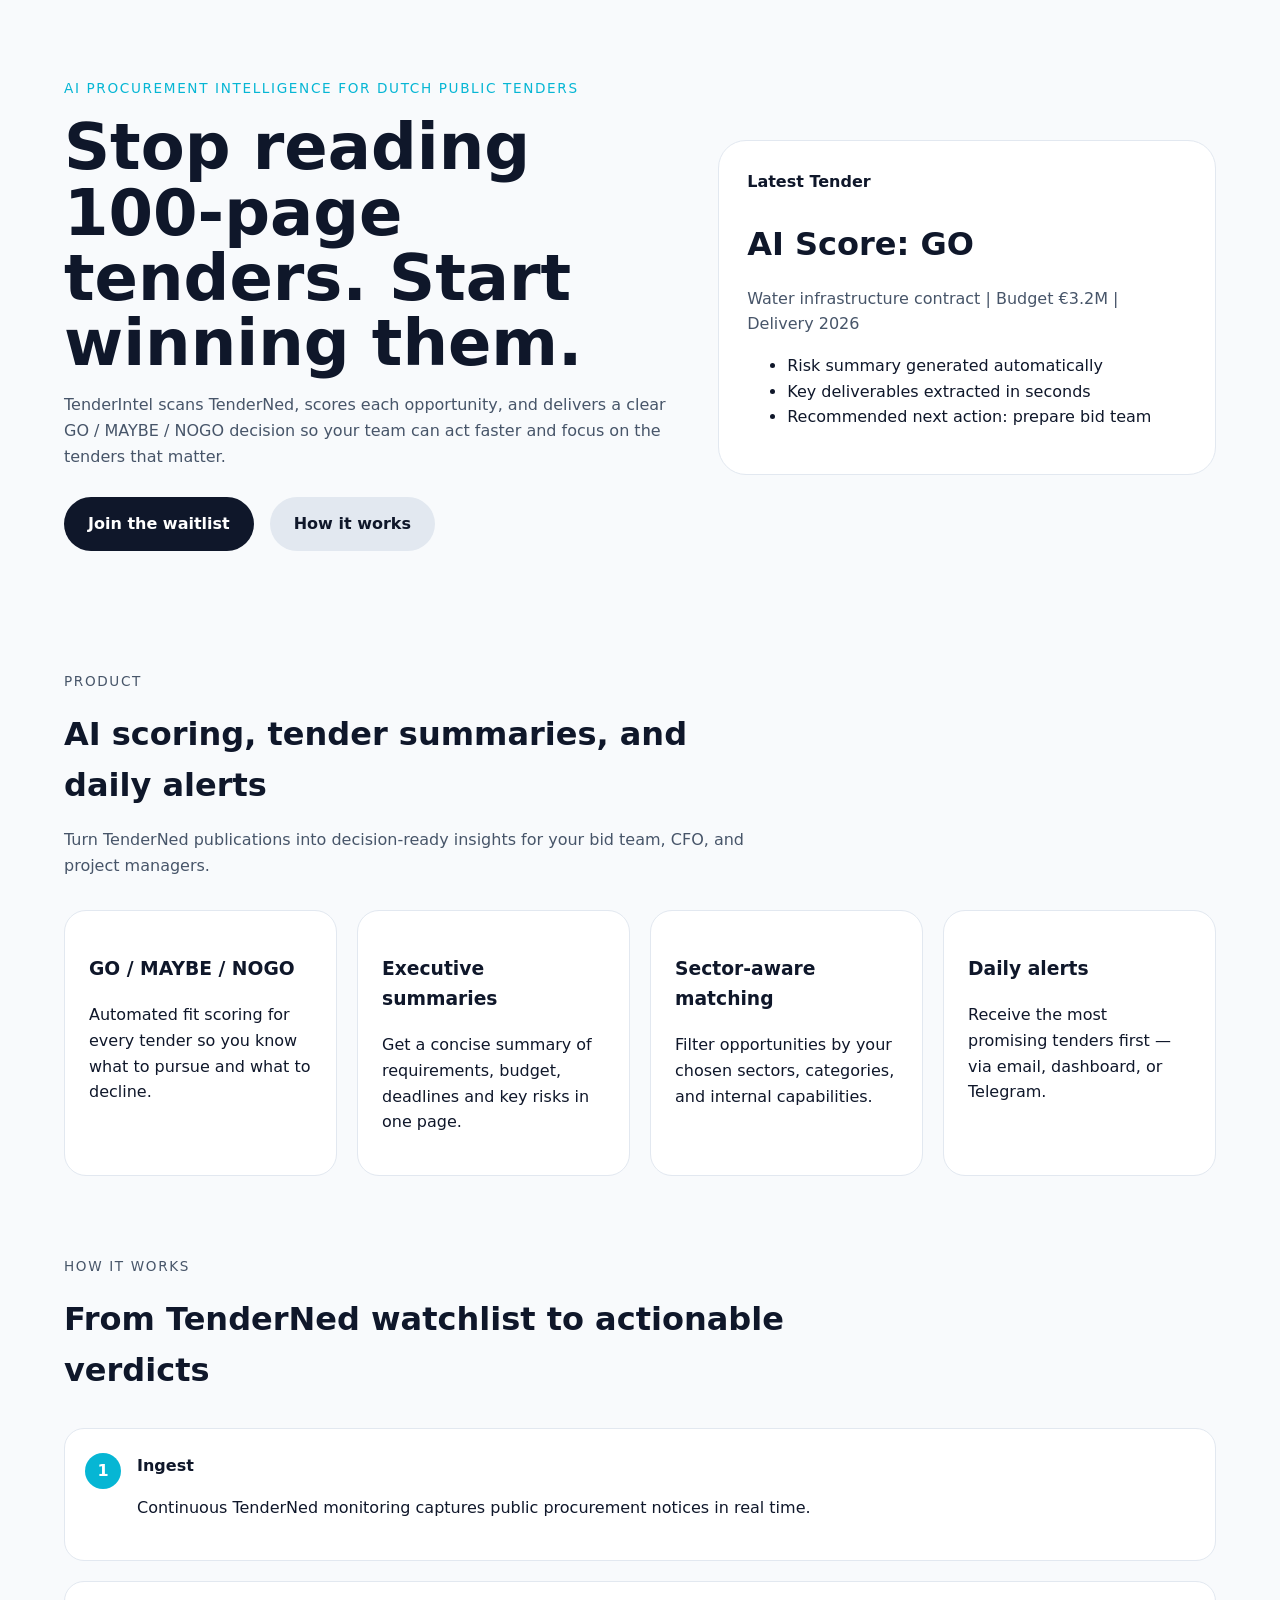
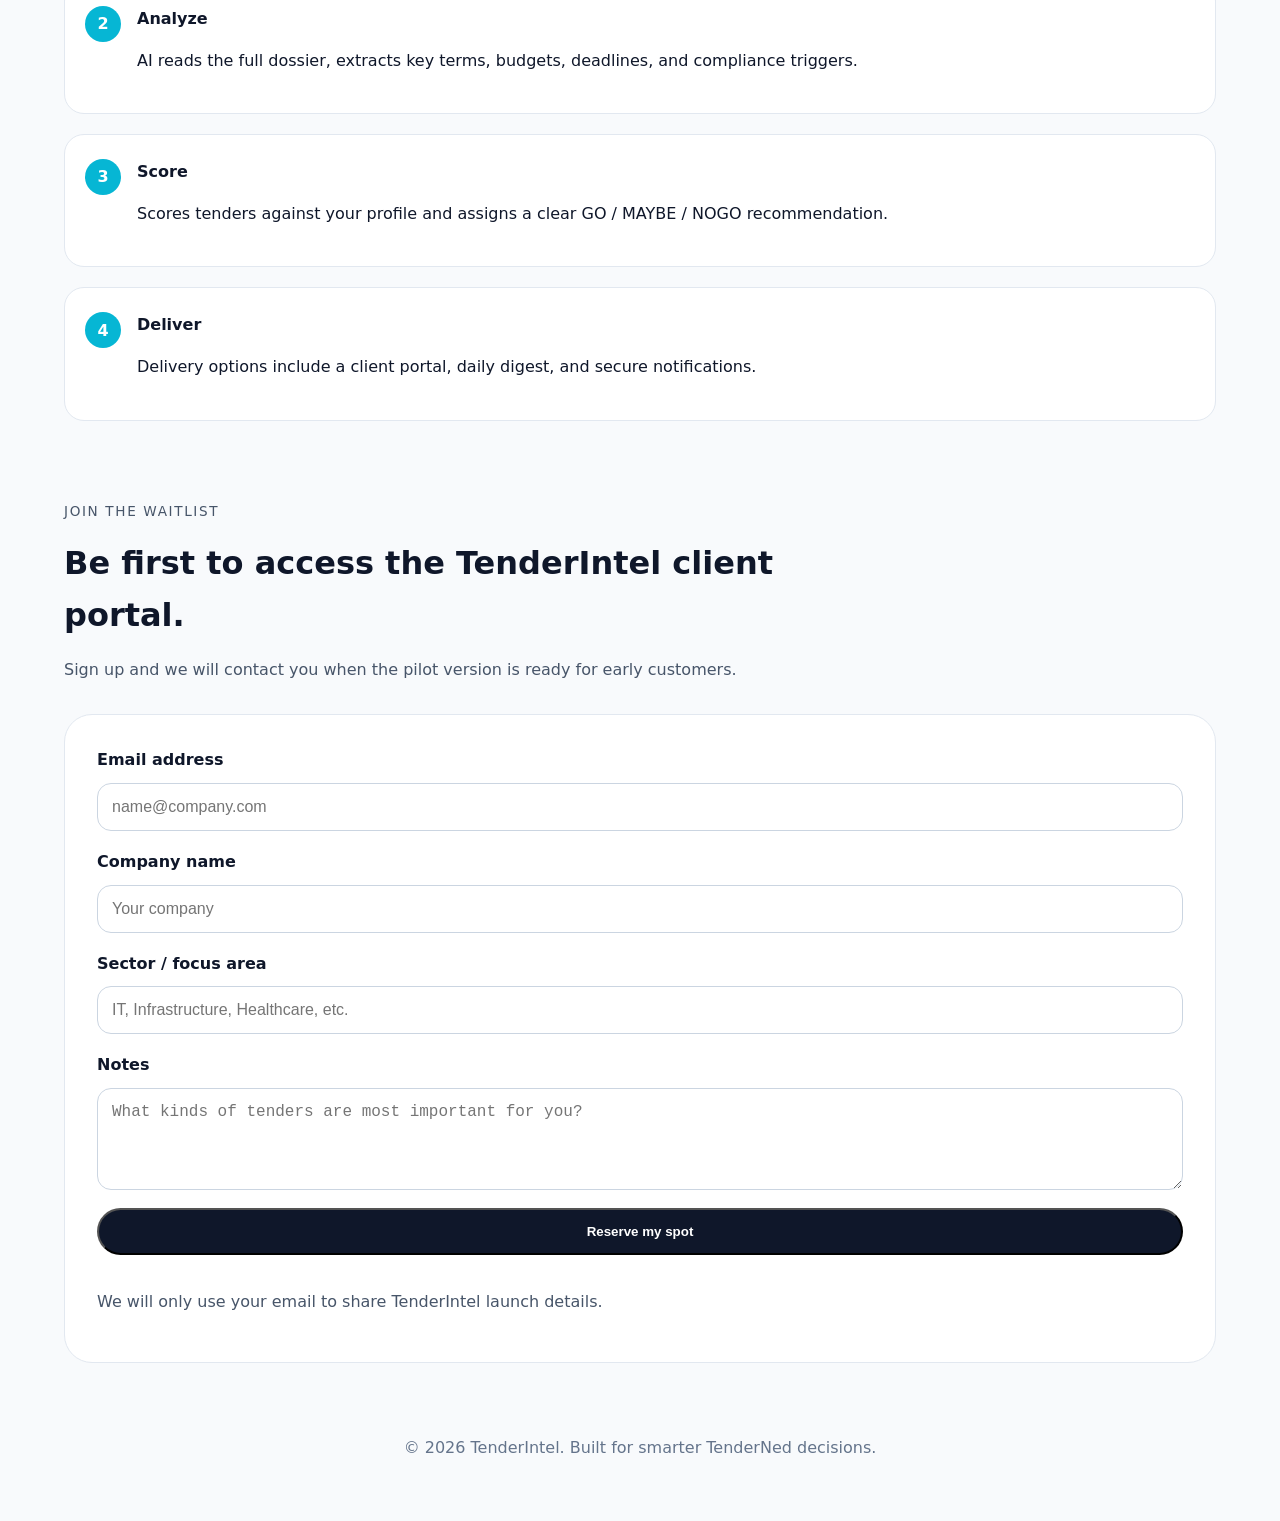
==== index.html @ 95f1df59 "Initial commit — TenderIntel landing page with Supabase waitlist" ====
<!DOCTYPE html>
<html lang="en">
  <head>
    <meta charset="UTF-8" />
    <meta name="viewport" content="width=device-width, initial-scale=1.0" />
    <title>TenderIntel | AI-Powered Tender Discovery</title>
    <link rel="stylesheet" href="styles.css" />
  </head>
  <body>
    <div class="page-shell">
      <header class="hero-section">
        <div class="hero-copy">
          <p class="eyebrow">AI procurement intelligence for Dutch public tenders</p>
          <h1>Stop reading 100-page tenders. Start winning them.</h1>
          <p class="subtitle">
            TenderIntel scans TenderNed, scores each opportunity, and delivers a clear GO / MAYBE / NOGO decision so your team can act faster and focus on the tenders that matter.
          </p>
          <div class="hero-actions">
            <a class="button primary" href="#waitlist">Join the waitlist</a>
            <a class="button secondary" href="#how-it-works">How it works</a>
          </div>
        </div>
        <div class="hero-panel">
          <div class="panel-card">
            <span class="panel-label">Latest Tender</span>
            <h2>AI Score: GO</h2>
            <p>Water infrastructure contract | Budget €3.2M | Delivery 2026</p>
            <ul>
              <li>Risk summary generated automatically</li>
              <li>Key deliverables extracted in seconds</li>
              <li>Recommended next action: prepare bid team</li>
            </ul>
          </div>
        </div>
      </header>

      <section class="features-section" id="features">
        <div class="section-header">
          <p class="eyebrow">Product</p>
          <h2>AI scoring, tender summaries, and daily alerts</h2>
          <p>Turn TenderNed publications into decision-ready insights for your bid team, CFO, and project managers.</p>
        </div>
        <div class="feature-grid">
          <article class="feature-card">
            <h3>GO / MAYBE / NOGO</h3>
            <p>Automated fit scoring for every tender so you know what to pursue and what to decline.</p>
          </article>
          <article class="feature-card">
            <h3>Executive summaries</h3>
            <p>Get a concise summary of requirements, budget, deadlines and key risks in one page.</p>
          </article>
          <article class="feature-card">
            <h3>Sector-aware matching</h3>
            <p>Filter opportunities by your chosen sectors, categories, and internal capabilities.</p>
          </article>
          <article class="feature-card">
            <h3>Daily alerts</h3>
            <p>Receive the most promising tenders first — via email, dashboard, or Telegram.</p>
          </article>
        </div>
      </section>

      <section class="process-section" id="how-it-works">
        <div class="section-header">
          <p class="eyebrow">How it works</p>
          <h2>From TenderNed watchlist to actionable verdicts</h2>
        </div>
        <ol class="process-list">
          <li>
            <strong>Ingest</strong>
            <p>Continuous TenderNed monitoring captures public procurement notices in real time.</p>
          </li>
          <li>
            <strong>Analyze</strong>
            <p>AI reads the full dossier, extracts key terms, budgets, deadlines, and compliance triggers.</p>
          </li>
          <li>
            <strong>Score</strong>
            <p>Scores tenders against your profile and assigns a clear GO / MAYBE / NOGO recommendation.</p>
          </li>
          <li>
            <strong>Deliver</strong>
            <p>Delivery options include a client portal, daily digest, and secure notifications.</p>
          </li>
        </ol>
      </section>

      <section class="waitlist-section" id="waitlist">
        <div class="section-header">
          <p class="eyebrow">Join the waitlist</p>
          <h2>Be first to access the TenderIntel client portal.</h2>
          <p>Sign up and we will contact you when the pilot version is ready for early customers.</p>
        </div>
        <div class="waitlist-card">
          <form id="waitlistForm" class="waitlist-form">
            <label>
              Email address
              <input type="email" name="email" placeholder="name@company.com" required />
            </label>
            <label>
              Company name
              <input type="text" name="company" placeholder="Your company" />
            </label>
            <label>
              Sector / focus area
              <input type="text" name="sector" placeholder="IT, Infrastructure, Healthcare, etc." />
            </label>
            <label>
              Notes
              <textarea name="notes" rows="4" placeholder="What kinds of tenders are most important for you?"></textarea>
            </label>
            <button type="submit" class="button primary">Reserve my spot</button>
            <p class="form-note">We will only use your email to share TenderIntel launch details.</p>
          </form>
        </div>
      </section>

      <footer class="footer">
        <p>© 2026 TenderIntel. Built for smarter TenderNed decisions.</p>
      </footer>
    </div>
    <script src="app.js"></script>
  </body>
</html>
---- styles.css ----
:root {
  color-scheme: light;
  font-family: Inter, system-ui, -apple-system, BlinkMacSystemFont, "Segoe UI", sans-serif;
  color: #0f172a;
  background: #f8fafc;
}
* {
  box-sizing: border-box;
}
body {
  margin: 0;
  line-height: 1.6;
  background: #f8fafc;
}
.page-shell {
  max-width: 1200px;
  margin: 0 auto;
  padding: 24px;
}
.hero-section {
  display: grid;
  grid-template-columns: 1.25fr 1fr;
  gap: 32px;
  align-items: center;
  padding: 40px 0;
}
.eyebrow {
  text-transform: uppercase;
  letter-spacing: 0.12em;
  font-size: 0.85rem;
  color: #06b6d4;
  margin-bottom: 16px;
}
h1 {
  font-size: clamp(2.5rem, 5vw, 4rem);
  margin: 0;
  line-height: 1.02;
}
.subtitle,
.panel-card p,
.section-header p,
.form-note {
  color: #475569;
}
.hero-actions {
  display: flex;
  flex-wrap: wrap;
  gap: 16px;
  margin-top: 28px;
}
.button {
  display: inline-flex;
  align-items: center;
  justify-content: center;
  border-radius: 999px;
  padding: 14px 24px;
  text-decoration: none;
  font-weight: 600;
}
.button.primary {
  background: #0f172a;
  color: #ffffff;
}
.button.secondary {
  background: #e2e8f0;
  color: #0f172a;
}
.hero-panel {
  display: flex;
  justify-content: flex-end;
}
.panel-card {
  background: #ffffff;
  border: 1px solid #e2e8f0;
  border-radius: 28px;
  padding: 28px;
  min-width: 320px;
}
.panel-label {
  display: inline-block;
  margin-bottom: 16px;
  color: #0f172a;
  font-weight: 700;
}
.features-section,
.process-section,
.waitlist-section {
  margin-top: 80px;
}
.section-header {
  max-width: 720px;
}
h2 {
  margin: 0.5rem 0 16px;
  font-size: 2rem;
}
.feature-grid {
  display: grid;
  gap: 20px;
  grid-template-columns: repeat(auto-fit, minmax(220px, 1fr));
  margin-top: 32px;
}
.feature-card {
  background: #ffffff;
  border: 1px solid #e2e8f0;
  border-radius: 22px;
  padding: 24px;
}
.process-list {
  list-style: none;
  counter-reset: step;
  padding: 0;
  margin: 32px 0 0;
  display: grid;
  gap: 20px;
}
.process-list li {
  position: relative;
  background: #ffffff;
  border: 1px solid #e2e8f0;
  border-radius: 20px;
  padding: 24px 24px 24px 72px;
}
.process-list li::before {
  counter-increment: step;
  content: counter(step);
  position: absolute;
  left: 20px;
  top: 24px;
  width: 36px;
  height: 36px;
  border-radius: 50%;
  background: #06b6d4;
  color: white;
  display: grid;
  place-items: center;
  font-weight: 700;
}
.waitlist-card {
  background: #ffffff;
  border: 1px solid #e2e8f0;
  border-radius: 28px;
  padding: 32px;
  margin-top: 32px;
}
.waitlist-form {
  display: grid;
  gap: 18px;
}
.waitlist-form label {
  display: grid;
  gap: 10px;
  font-weight: 600;
}
.waitlist-form input,
.waitlist-form textarea {
  border: 1px solid #cbd5e1;
  border-radius: 14px;
  padding: 14px;
  font-size: 1rem;
  width: 100%;
}
.footer {
  margin: 72px 0 32px;
  text-align: center;
  color: #64748b;
}
@media (max-width: 900px) {
  .hero-section {
    grid-template-columns: 1fr;
  }
  .hero-panel {
    justify-content: stretch;
  }
}
@media (max-width: 600px) {
  .page-shell {
    padding: 16px;
  }
  h1 {
    font-size: 2.5rem;
  }
}
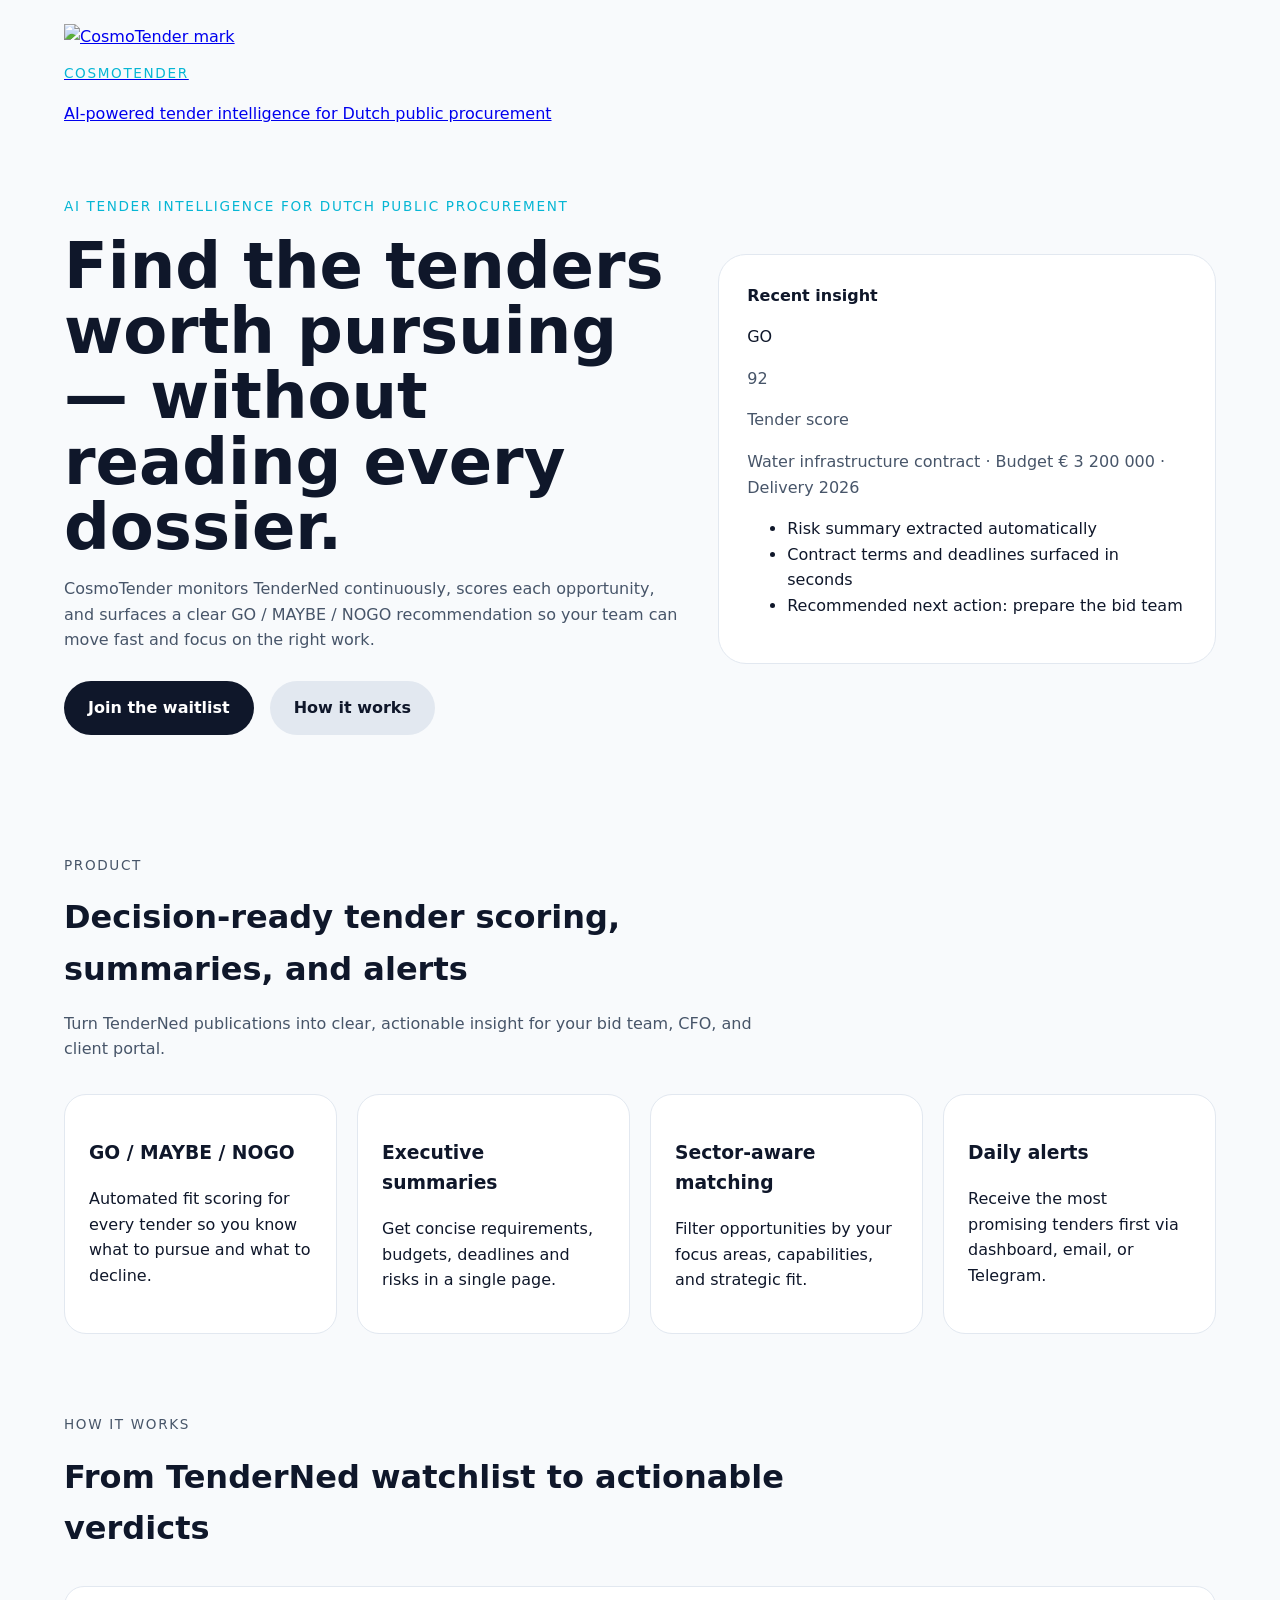
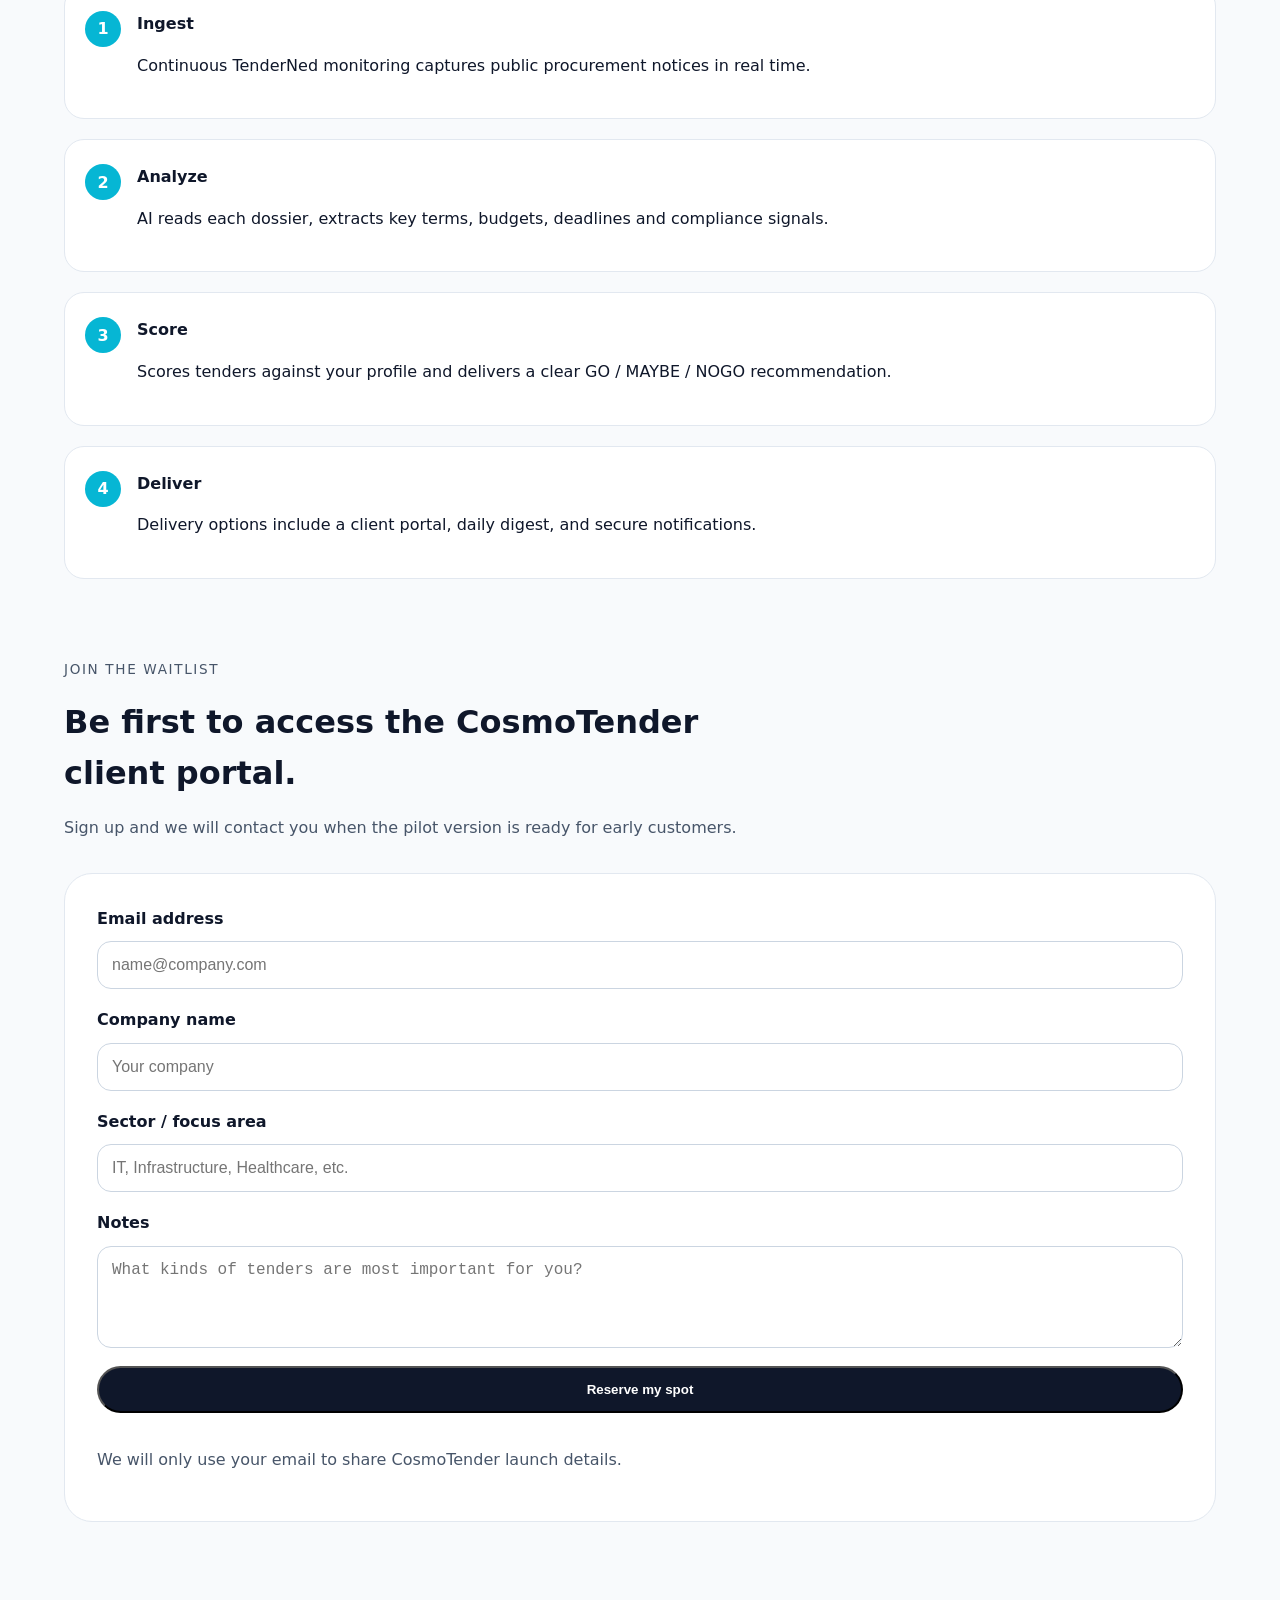
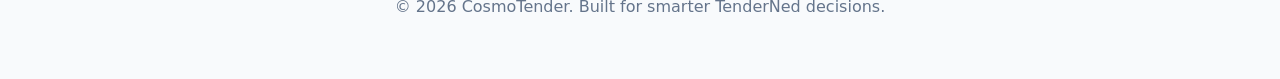
==== commit 8993b5b2: "Fix logo not rendering in navbar — switch to PNG, add explicit SVG MIME type - index.html: brand-ico" ====
--- a/index.html
+++ b/index.html
@@ -3,120 +3,142 @@
   <head>
     <meta charset="UTF-8" />
     <meta name="viewport" content="width=device-width, initial-scale=1.0" />
-    <title>TenderIntel | AI-Powered Tender Discovery</title>
+    <title>CosmoTender | AI-powered tender intelligence</title>
+    <meta name="description" content="CosmoTender monitors TenderNed and turns public tenders into decision-ready GO / MAYBE / NOGO signals for bid teams and clients." />
+    <link rel="stylesheet" href="colors_and_type.css" />
     <link rel="stylesheet" href="styles.css" />
+    <link rel="icon" type="image/svg+xml" href="assets/logo-icon.svg" />
   </head>
   <body>
     <div class="page-shell">
-      <header class="hero-section">
-        <div class="hero-copy">
-          <p class="eyebrow">AI procurement intelligence for Dutch public tenders</p>
-          <h1>Stop reading 100-page tenders. Start winning them.</h1>
-          <p class="subtitle">
-            TenderIntel scans TenderNed, scores each opportunity, and delivers a clear GO / MAYBE / NOGO decision so your team can act faster and focus on the tenders that matter.
-          </p>
-          <div class="hero-actions">
-            <a class="button primary" href="#waitlist">Join the waitlist</a>
-            <a class="button secondary" href="#how-it-works">How it works</a>
+      <header class="page-header">
+        <a class="brand" href="./">
+          <img class="brand-icon" src="assets/logo-icon.png" alt="CosmoTender mark" />
+          <div>
+            <p class="eyebrow brand-name">CosmoTender</p>
+            <p class="brand-line">AI-powered tender intelligence for Dutch public procurement</p>
           </div>
-        </div>
-        <div class="hero-panel">
-          <div class="panel-card">
-            <span class="panel-label">Latest Tender</span>
-            <h2>AI Score: GO</h2>
-            <p>Water infrastructure contract | Budget €3.2M | Delivery 2026</p>
-            <ul>
-              <li>Risk summary generated automatically</li>
-              <li>Key deliverables extracted in seconds</li>
-              <li>Recommended next action: prepare bid team</li>
-            </ul>
-          </div>
-        </div>
+        </a>
       </header>
 
-      <section class="features-section" id="features">
-        <div class="section-header">
-          <p class="eyebrow">Product</p>
-          <h2>AI scoring, tender summaries, and daily alerts</h2>
-          <p>Turn TenderNed publications into decision-ready insights for your bid team, CFO, and project managers.</p>
-        </div>
-        <div class="feature-grid">
-          <article class="feature-card">
-            <h3>GO / MAYBE / NOGO</h3>
-            <p>Automated fit scoring for every tender so you know what to pursue and what to decline.</p>
-          </article>
-          <article class="feature-card">
-            <h3>Executive summaries</h3>
-            <p>Get a concise summary of requirements, budget, deadlines and key risks in one page.</p>
-          </article>
-          <article class="feature-card">
-            <h3>Sector-aware matching</h3>
-            <p>Filter opportunities by your chosen sectors, categories, and internal capabilities.</p>
-          </article>
-          <article class="feature-card">
-            <h3>Daily alerts</h3>
-            <p>Receive the most promising tenders first — via email, dashboard, or Telegram.</p>
-          </article>
-        </div>
-      </section>
+      <main>
+        <section class="hero-section">
+          <div class="hero-copy">
+            <p class="eyebrow">AI tender intelligence for Dutch public procurement</p>
+            <h1>Find the tenders worth pursuing — without reading every dossier.</h1>
+            <p class="subtitle">
+              CosmoTender monitors TenderNed continuously, scores each opportunity, and surfaces a clear GO / MAYBE / NOGO recommendation so your team can move fast and focus on the right work.
+            </p>
+            <div class="hero-actions">
+              <a class="button primary" href="#waitlist">Join the waitlist</a>
+              <a class="button secondary" href="#how-it-works">How it works</a>
+            </div>
+          </div>
 
-      <section class="process-section" id="how-it-works">
-        <div class="section-header">
-          <p class="eyebrow">How it works</p>
-          <h2>From TenderNed watchlist to actionable verdicts</h2>
-        </div>
-        <ol class="process-list">
-          <li>
-            <strong>Ingest</strong>
-            <p>Continuous TenderNed monitoring captures public procurement notices in real time.</p>
-          </li>
-          <li>
-            <strong>Analyze</strong>
-            <p>AI reads the full dossier, extracts key terms, budgets, deadlines, and compliance triggers.</p>
-          </li>
-          <li>
-            <strong>Score</strong>
-            <p>Scores tenders against your profile and assigns a clear GO / MAYBE / NOGO recommendation.</p>
-          </li>
-          <li>
-            <strong>Deliver</strong>
-            <p>Delivery options include a client portal, daily digest, and secure notifications.</p>
-          </li>
-        </ol>
-      </section>
+          <div class="hero-panel">
+            <div class="panel-card">
+              <span class="panel-label">Recent insight</span>
+              <div class="panel-score-row">
+                <span class="pill pill-go">GO</span>
+                <div>
+                  <p class="panel-score">92</p>
+                  <p class="panel-score-label">Tender score</p>
+                </div>
+              </div>
+              <p class="panel-copy">Water infrastructure contract · Budget € 3 200 000 · Delivery 2026</p>
+              <ul class="panel-list">
+                <li>Risk summary extracted automatically</li>
+                <li>Contract terms and deadlines surfaced in seconds</li>
+                <li>Recommended next action: prepare the bid team</li>
+              </ul>
+            </div>
+          </div>
+        </section>
 
-      <section class="waitlist-section" id="waitlist">
-        <div class="section-header">
-          <p class="eyebrow">Join the waitlist</p>
-          <h2>Be first to access the TenderIntel client portal.</h2>
-          <p>Sign up and we will contact you when the pilot version is ready for early customers.</p>
-        </div>
-        <div class="waitlist-card">
-          <form id="waitlistForm" class="waitlist-form">
-            <label>
-              Email address
-              <input type="email" name="email" placeholder="name@company.com" required />
-            </label>
-            <label>
-              Company name
-              <input type="text" name="company" placeholder="Your company" />
-            </label>
-            <label>
-              Sector / focus area
-              <input type="text" name="sector" placeholder="IT, Infrastructure, Healthcare, etc." />
-            </label>
-            <label>
-              Notes
-              <textarea name="notes" rows="4" placeholder="What kinds of tenders are most important for you?"></textarea>
-            </label>
-            <button type="submit" class="button primary">Reserve my spot</button>
-            <p class="form-note">We will only use your email to share TenderIntel launch details.</p>
-          </form>
-        </div>
-      </section>
+        <section class="features-section" id="features">
+          <div class="section-header">
+            <p class="eyebrow">Product</p>
+            <h2>Decision-ready tender scoring, summaries, and alerts</h2>
+            <p>Turn TenderNed publications into clear, actionable insight for your bid team, CFO, and client portal.</p>
+          </div>
+          <div class="feature-grid">
+            <article class="feature-card">
+              <h3>GO / MAYBE / NOGO</h3>
+              <p>Automated fit scoring for every tender so you know what to pursue and what to decline.</p>
+            </article>
+            <article class="feature-card">
+              <h3>Executive summaries</h3>
+              <p>Get concise requirements, budgets, deadlines and risks in a single page.</p>
+            </article>
+            <article class="feature-card">
+              <h3>Sector-aware matching</h3>
+              <p>Filter opportunities by your focus areas, capabilities, and strategic fit.</p>
+            </article>
+            <article class="feature-card">
+              <h3>Daily alerts</h3>
+              <p>Receive the most promising tenders first via dashboard, email, or Telegram.</p>
+            </article>
+          </div>
+        </section>
+
+        <section class="process-section" id="how-it-works">
+          <div class="section-header">
+            <p class="eyebrow">How it works</p>
+            <h2>From TenderNed watchlist to actionable verdicts</h2>
+          </div>
+          <ol class="process-list">
+            <li>
+              <strong>Ingest</strong>
+              <p>Continuous TenderNed monitoring captures public procurement notices in real time.</p>
+            </li>
+            <li>
+              <strong>Analyze</strong>
+              <p>AI reads each dossier, extracts key terms, budgets, deadlines and compliance signals.</p>
+            </li>
+            <li>
+              <strong>Score</strong>
+              <p>Scores tenders against your profile and delivers a clear GO / MAYBE / NOGO recommendation.</p>
+            </li>
+            <li>
+              <strong>Deliver</strong>
+              <p>Delivery options include a client portal, daily digest, and secure notifications.</p>
+            </li>
+          </ol>
+        </section>
+
+        <section class="waitlist-section" id="waitlist">
+          <div class="section-header">
+            <p class="eyebrow">Join the waitlist</p>
+            <h2>Be first to access the CosmoTender client portal.</h2>
+            <p>Sign up and we will contact you when the pilot version is ready for early customers.</p>
+          </div>
+          <div class="waitlist-card">
+            <form id="waitlistForm" class="waitlist-form">
+              <label>
+                Email address
+                <input type="email" name="email" placeholder="name@company.com" required />
+              </label>
+              <label>
+                Company name
+                <input type="text" name="company" placeholder="Your company" />
+              </label>
+              <label>
+                Sector / focus area
+                <input type="text" name="sector" placeholder="IT, Infrastructure, Healthcare, etc." />
+              </label>
+              <label>
+                Notes
+                <textarea name="notes" rows="4" placeholder="What kinds of tenders are most important for you?"></textarea>
+              </label>
+              <button type="submit" class="button primary">Reserve my spot</button>
+              <p class="form-note">We will only use your email to share CosmoTender launch details.</p>
+            </form>
+          </div>
+        </section>
+      </main>
 
       <footer class="footer">
-        <p>© 2026 TenderIntel. Built for smarter TenderNed decisions.</p>
+        <p>© 2026 CosmoTender. Built for smarter TenderNed decisions.</p>
       </footer>
     </div>
     <script src="app.js"></script>
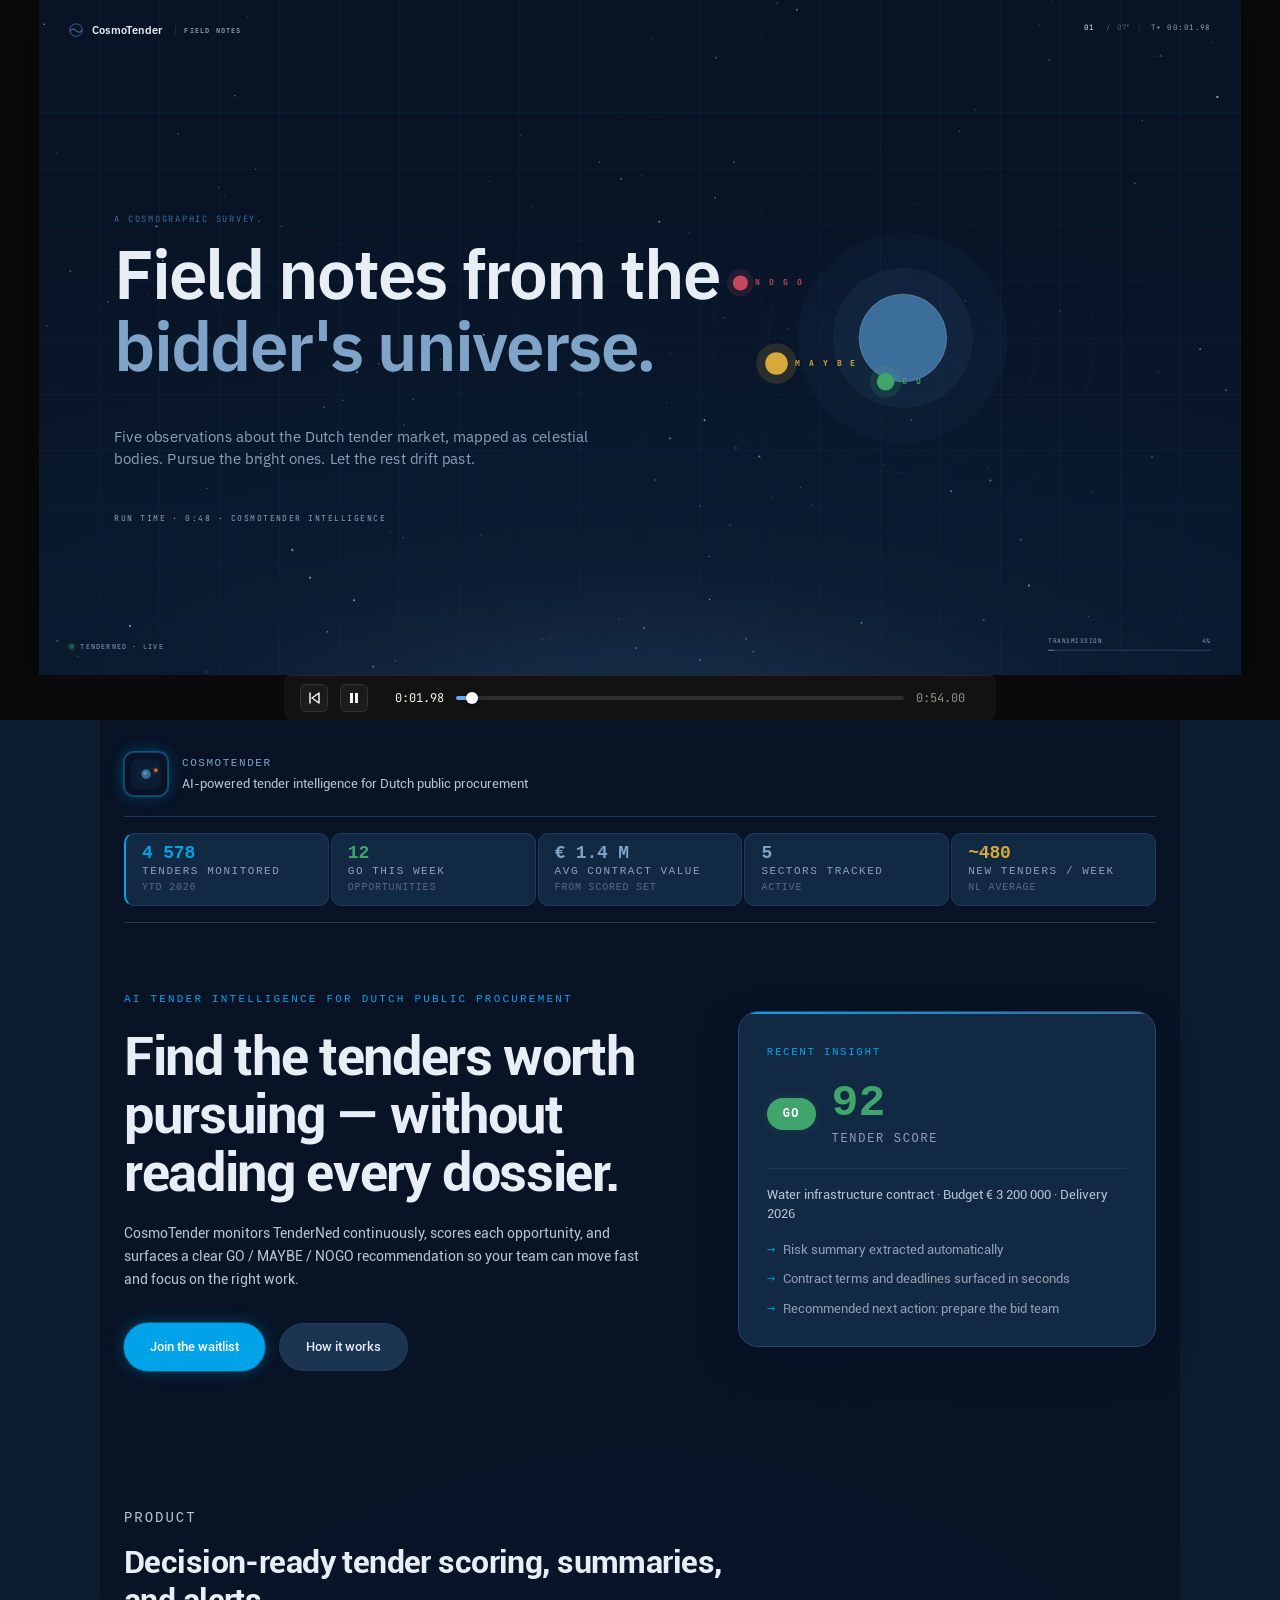
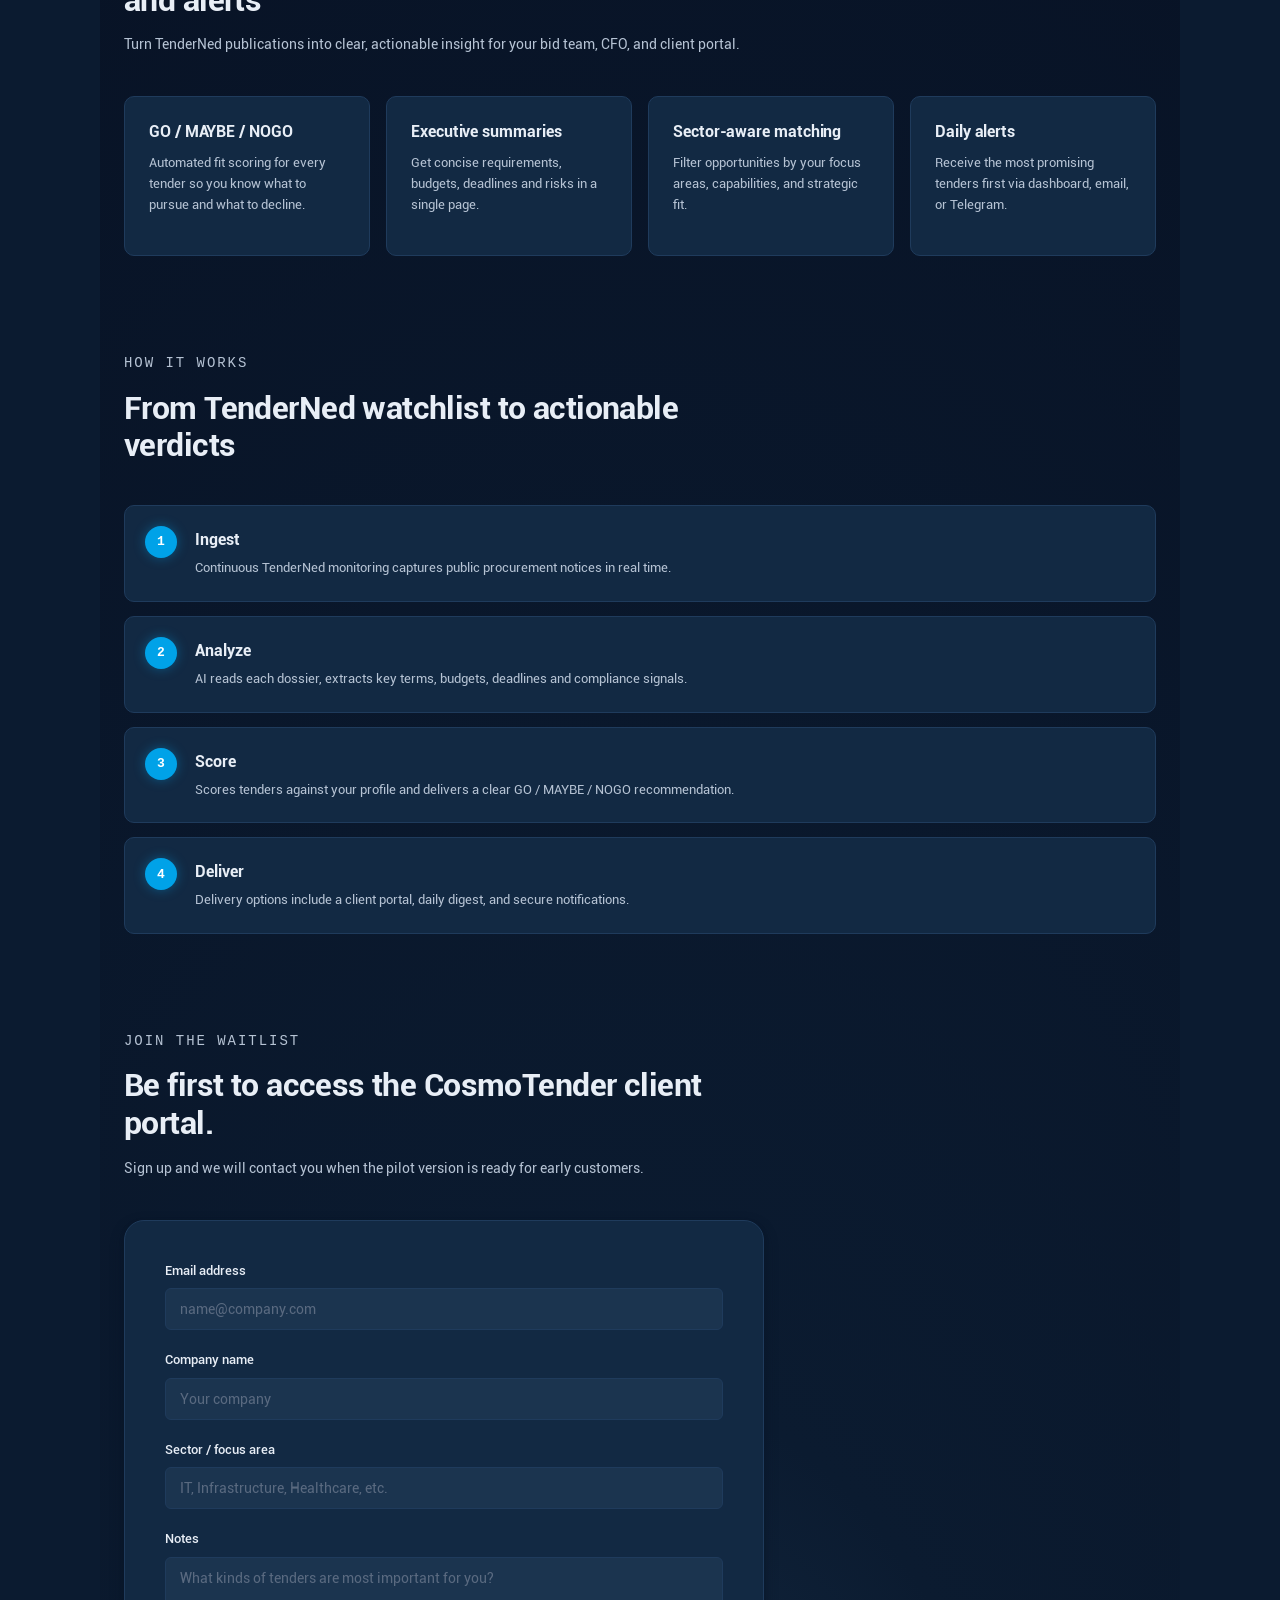
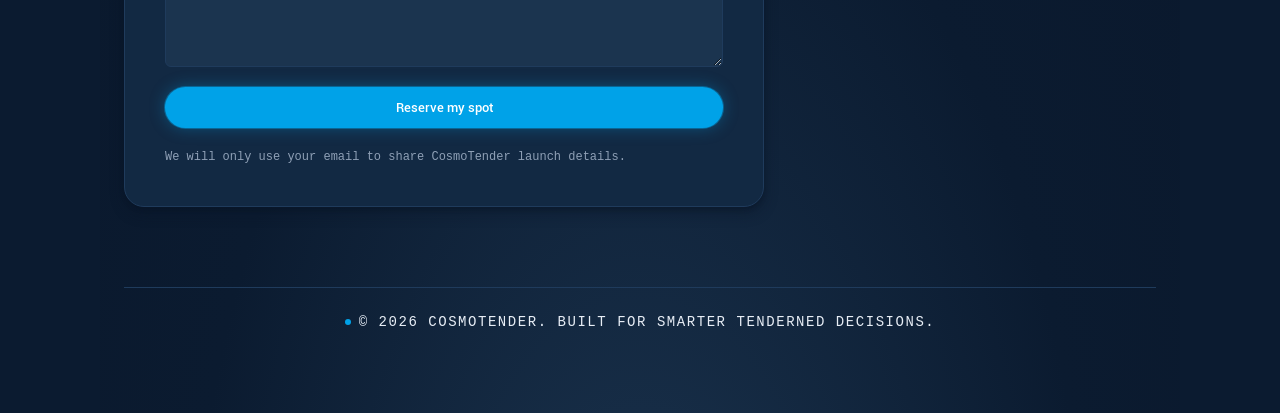
==== commit 156f1637: "Add Cosmic animation banner, live stats bar, and facts.json template - index.html: full-bleed animat" ====
--- a/index.html
+++ b/index.html
@@ -10,6 +10,16 @@
     <link rel="icon" type="image/svg+xml" href="assets/logo-icon.svg" />
   </head>
   <body>
+    <div class="animation-banner">
+      <iframe
+        class="animation-frame"
+        src="Cosmic%20scale%20animation/Cosmic%20Tender%20Facts%20%28standalone%29.html"
+        title="CosmoTender — Field notes from the bidder's universe"
+        loading="lazy"
+        allowfullscreen
+      ></iframe>
+    </div>
+
     <div class="page-shell">
       <header class="page-header">
         <a class="brand" href="./">
@@ -20,6 +30,8 @@
           </div>
         </a>
       </header>
+
+      <div class="live-stats-bar" id="liveStatsBar" aria-label="Live intelligence"></div>
 
       <main>
         <section class="hero-section">
--- a/colors_and_type.css
+++ b/colors_and_type.css
@@ -0,0 +1,357 @@
+/* =========================================================================
+   CosmoTender — Foundations
+   Dark-first cosmic palette. Two themes share the same semantic vars:
+
+     :root           → cosmic dark (default; cockpit, brand, marketing)
+     .theme-light    → calmer light (portal — opt-in)
+
+   Decision triad (GO / MAYBE / NOGO) stays sacred in both themes,
+   tinted brighter on dark, deeper on light.
+
+   Type: Roboto (uploaded brand font, served from /fonts) for sans;
+   JetBrains Mono via Google Fonts for mono labels and data.
+   ========================================================================= */
+
+/* ---------- Roboto (brand sans) ---------- */
+@font-face { font-family: "Roboto"; font-style: normal; font-weight: 100;
+  src: url("fonts/Roboto-Thin.ttf") format("truetype"); font-display: swap; }
+@font-face { font-family: "Roboto"; font-style: italic; font-weight: 100;
+  src: url("fonts/Roboto-ThinItalic.ttf") format("truetype"); font-display: swap; }
+@font-face { font-family: "Roboto"; font-style: normal; font-weight: 300;
+  src: url("fonts/Roboto-Light.ttf") format("truetype"); font-display: swap; }
+@font-face { font-family: "Roboto"; font-style: italic; font-weight: 300;
+  src: url("fonts/Roboto-LightItalic.ttf") format("truetype"); font-display: swap; }
+@font-face { font-family: "Roboto"; font-style: normal; font-weight: 400;
+  src: url("fonts/Roboto-Regular.ttf") format("truetype"); font-display: swap; }
+@font-face { font-family: "Roboto"; font-style: italic; font-weight: 400;
+  src: url("fonts/Roboto-Italic.ttf") format("truetype"); font-display: swap; }
+@font-face { font-family: "Roboto"; font-style: normal; font-weight: 500;
+  src: url("fonts/Roboto-Medium.ttf") format("truetype"); font-display: swap; }
+@font-face { font-family: "Roboto"; font-style: italic; font-weight: 500;
+  src: url("fonts/Roboto-MediumItalic.ttf") format("truetype"); font-display: swap; }
+@font-face { font-family: "Roboto"; font-style: normal; font-weight: 700;
+  src: url("fonts/Roboto-Bold.ttf") format("truetype"); font-display: swap; }
+@font-face { font-family: "Roboto"; font-style: italic; font-weight: 700;
+  src: url("fonts/Roboto-BoldItalic.ttf") format("truetype"); font-display: swap; }
+@font-face { font-family: "Roboto"; font-style: normal; font-weight: 900;
+  src: url("fonts/Roboto-Black.ttf") format("truetype"); font-display: swap; }
+@font-face { font-family: "Roboto"; font-style: italic; font-weight: 900;
+  src: url("fonts/Roboto-BlackItalic.ttf") format("truetype"); font-display: swap; }
+
+/* Roboto Condensed — narrower variant for the cockpit's dense table headers,
+   wide-tracked mission-control labels, and any moment that wants the
+   "engineering / mission-control" feel beyond what regular Roboto gives. */
+@font-face { font-family: "Roboto Condensed"; font-style: normal; font-weight: 400;
+  src: url("fonts/Roboto-Condensed.ttf") format("truetype"); font-display: swap; }
+@font-face { font-family: "Roboto Condensed"; font-style: italic; font-weight: 400;
+  src: url("fonts/Roboto-CondensedItalic.ttf") format("truetype"); font-display: swap; }
+@font-face { font-family: "Roboto Condensed"; font-style: normal; font-weight: 700;
+  src: url("fonts/Roboto-BoldCondensed.ttf") format("truetype"); font-display: swap; }
+@font-face { font-family: "Roboto Condensed"; font-style: italic; font-weight: 700;
+  src: url("fonts/Roboto-BoldCondensedItalic.ttf") format("truetype"); font-display: swap; }
+
+/* JetBrains Mono — kept via Google Fonts (no brand-supplied file) */
+@import url("https://fonts.googleapis.com/css2?family=JetBrains+Mono:wght@400;500;700&display=swap");
+
+/* =========================================================================
+   :root  —  DARK / COSMIC (default)
+   ========================================================================= */
+:root {
+  /* ---------- Brand ---------------------------------------------------- */
+  --ct-ocean:        #3C6E9C;   /* legacy ocean — orbit rings, secondary */
+  --ct-ocean-ink:    #2A5379;
+  --ct-ocean-soft:   #7FA4C7;   /* light ocean — text accents on dark */
+  --ct-ocean-glow:   #DCE7F4;   /* near-white blue — headline accents */
+
+  --ct-beacon:       #00A2E8;   /* mascot visor blue — interactive / focus */
+  --ct-beacon-ink:   #0084BE;
+  --ct-beacon-glow:  #7FD0F3;
+
+  --ct-astro:        #FF7F00;   /* mascot orange — warmth, alerts, CTAs */
+  --ct-astro-ink:    #D96900;
+  --ct-astro-glow:   #FFB463;
+
+  /* ---------- Cosmic surfaces (dark stack) ----------------------------- */
+  --ct-void:         #081326;   /* deepest — sidebar, modals backdrop */
+  --ct-space:        #0B1B30;   /* page background */
+  --ct-nebula:       #122943;   /* panels, cards */
+  --ct-drift:        #1B344F;   /* row hover, raised elements */
+  --ct-horizon:      #1F3B5C;   /* 1px borders on dark */
+  --ct-horizon-2:    #2C4768;   /* emphasized borders */
+
+  /* ---------- Light surfaces (for .theme-light cascade) ---------------- */
+  --ct-starlight:    #F4F6FA;
+  --ct-paper:        #FFFFFF;
+  --ct-mist:         #EBEFF4;
+  --ct-rule:         #D6DDE5;
+  --ct-rule-2:       #BFC8D2;
+
+  /* ---------- Text on dark --------------------------------------------- */
+  --ct-star:         #E8EEF6;   /* primary text on dark */
+  --ct-cloud:        #B6C3D4;   /* secondary text */
+  --ct-asteroid:     #8FA0B6;   /* dim / mono labels */
+  --ct-comet:        #5A6A80;   /* placeholder / muted */
+
+  /* ---------- Text on light (light-mode reference) --------------------- */
+  --ct-ink:          #0F1A2A;
+  --ct-slate:        #38465A;
+  --ct-slate-dim:    #5E6B7C;
+  --ct-slate-mute:   #94A0AE;
+
+  /* ---------- Decision triad — sacred ---------------------------------- */
+  --ct-go:           #3FA56D;   /* slightly brighter on dark */
+  --ct-go-ink:       #1F7A4D;
+  --ct-go-soft:      rgba(63,165,109,.18);
+  --ct-maybe:        #D5A93A;
+  --ct-maybe-ink:    #8A6D1F;
+  --ct-maybe-soft:   rgba(213,169,58,.18);
+  --ct-nogo:         #C24A5C;
+  --ct-nogo-ink:     #A02234;
+  --ct-nogo-soft:    rgba(194,74,92,.18);
+
+  /* ---------- Semantic role tokens (use these in components) ----------- */
+  --bg:              var(--ct-space);
+  --bg-page-grad:    radial-gradient(120% 90% at 50% 110%, var(--ct-drift) 0%, var(--ct-space) 35%, var(--ct-void) 100%);
+  --bg-panel:        var(--ct-nebula);
+  --bg-raised:       var(--ct-drift);
+  --bg-mist:         var(--ct-drift);
+  --bg-hover:        var(--ct-horizon);
+  --bg-selected:     rgba(0,162,232,.10);
+  --bg-deep:         var(--ct-void);
+  --bg-deep-hover:   var(--ct-nebula);
+
+  --border:          var(--ct-horizon);
+  --border-strong:   var(--ct-horizon-2);
+  --border-on-deep:  var(--ct-horizon);
+
+  --text:            var(--ct-star);
+  --text-mid:        var(--ct-cloud);
+  --text-dim:        var(--ct-asteroid);
+  --text-mute:       var(--ct-comet);
+  --text-on-accent:  #FFFFFF;
+  --text-on-deep:    var(--ct-star);
+  --text-on-deep-dim:var(--ct-asteroid);
+
+  --accent:          var(--ct-beacon);
+  --accent-ink:      var(--ct-beacon-ink);
+  --accent-soft:     rgba(0,162,232,.14);
+
+  --warm:            var(--ct-astro);
+  --warm-ink:        var(--ct-astro-ink);
+  --warm-soft:       rgba(255,127,0,.16);
+
+  --go:              var(--ct-go);
+  --go-soft:         var(--ct-go-soft);
+  --maybe:           var(--ct-maybe);
+  --maybe-soft:      var(--ct-maybe-soft);
+  --nogo:            var(--ct-nogo);
+  --nogo-soft:       var(--ct-nogo-soft);
+
+  /* ---------- Type ----------------------------------------------------- */
+  --font-sans:      "Roboto", ui-sans-serif, system-ui, -apple-system, "Segoe UI", Helvetica, Arial, sans-serif;
+  --font-condensed: "Roboto Condensed", "Roboto", ui-sans-serif, system-ui, sans-serif;
+  --font-mono:      "JetBrains Mono", ui-monospace, "SFMono-Regular", Menlo, Consolas, monospace;
+
+  --fs-display: 96px;   --lh-display: 1.04;   --tr-display: -0.025em;
+  --fs-hero:    56px;   --lh-hero:    1.08;   --tr-hero:    -0.022em;
+  --fs-h1:      32px;   --lh-h1:      1.18;   --tr-h1:      -0.018em;
+  --fs-h2:      22px;   --lh-h2:      1.28;   --tr-h2:      -0.012em;
+  --fs-h3:      16px;   --lh-h3:      1.35;   --tr-h3:      -0.005em;
+  --fs-body:    14px;   --lh-body:    1.5;
+  --fs-sm:      13px;   --lh-sm:      1.45;
+  --fs-xs:      12px;   --lh-xs:      1.4;
+  --fs-label:   11px;   --lh-label:   1.2;
+  --fs-data:    13px;   --lh-data:    1.4;
+
+  --tr-label:    0.14em;   /* wide-tracked mono labels — mission-control */
+  --tr-eyebrow:  0.20em;   /* extra-wide for "FACT 01 · TITLE" eyebrows */
+
+  /* Spacing 4-point */
+  --sp-0: 0;   --sp-1: 2px;  --sp-2: 4px;  --sp-3: 8px;  --sp-4: 12px;
+  --sp-5: 16px;--sp-6: 20px; --sp-7: 24px; --sp-8: 32px; --sp-9: 40px;
+  --sp-10:56px;--sp-11:72px; --sp-12:96px;
+
+  /* Radii — architectural */
+  --r-xs: 2px; --r-sm: 4px; --r-md: 6px; --r-lg: 10px; --r-pill: 999px;
+
+  /* Elevation — cool-tinted; on dark, shadows mostly disappear so we use
+     glow rings instead for raised surfaces */
+  --shadow-1: 0 1px 0 rgba(8,19,38,.4), 0 2px 6px rgba(8,19,38,.35);
+  --shadow-2: 0 6px 14px rgba(8,19,38,.45), 0 2px 4px rgba(8,19,38,.4);
+  --shadow-3: 0 16px 32px rgba(8,19,38,.55), 0 8px 16px rgba(8,19,38,.5);
+  --shadow-focus: 0 0 0 3px rgba(0,162,232,.4);
+  --glow-beacon:  0 0 0 1px rgba(0,162,232,.4), 0 0 16px rgba(0,162,232,.35);
+  --glow-astro:   0 0 0 1px rgba(255,127,0,.45), 0 0 16px rgba(255,127,0,.35);
+  --shadow-inset: inset 0 1px 0 rgba(0,0,0,.2);
+
+  --ease:     cubic-bezier(.2, .7, .2, 1);
+  --ease-out: cubic-bezier(.16, 1, .3, 1);
+  --dur-1: 120ms; --dur-2: 200ms; --dur-3: 320ms;
+}
+
+/* =========================================================================
+   .theme-light  —  for the client portal and any quieter editorial surface
+   ========================================================================= */
+.theme-light {
+  --bg:              var(--ct-starlight);
+  --bg-page-grad:    var(--ct-starlight);
+  --bg-panel:        var(--ct-paper);
+  --bg-raised:       var(--ct-paper);
+  --bg-mist:         var(--ct-mist);
+  --bg-hover:        var(--ct-mist);
+  --bg-selected:     rgba(60,110,156,.10);
+  --bg-deep:         var(--ct-void);          /* dark surface still navy */
+  --bg-deep-hover:   var(--ct-nebula);
+
+  --border:          var(--ct-rule);
+  --border-strong:   var(--ct-rule-2);
+  --border-on-deep:  var(--ct-horizon);
+
+  --text:            var(--ct-ink);
+  --text-mid:        var(--ct-slate);
+  --text-dim:        var(--ct-slate-dim);
+  --text-mute:       var(--ct-slate-mute);
+
+  --accent:          var(--ct-ocean);
+  --accent-ink:      var(--ct-ocean-ink);
+  --accent-soft:     rgba(60,110,156,.14);
+
+  --warm:            var(--ct-astro-ink);     /* deeper orange for AA on light */
+  --warm-ink:        #B85700;
+  --warm-soft:       rgba(255,127,0,.10);
+
+  --go-soft:         rgba(31,122,77,.12);
+  --maybe-soft:      rgba(138,109,31,.14);
+  --nogo-soft:       rgba(160,34,52,.10);
+
+  --shadow-1: 0 1px 0 rgba(15,26,42,.04), 0 1px 2px rgba(15,26,42,.05);
+  --shadow-2: 0 2px 4px rgba(15,26,42,.06), 0 6px 14px rgba(15,26,42,.08);
+  --shadow-3: 0 8px 16px rgba(15,26,42,.08), 0 20px 40px rgba(15,26,42,.12);
+}
+
+/* =========================================================================
+   Base
+   ========================================================================= */
+html { color-scheme: dark light; }
+body {
+  font-family: var(--font-sans);
+  font-size: var(--fs-body);
+  line-height: var(--lh-body);
+  color: var(--text);
+  background: var(--bg);
+  -webkit-font-smoothing: antialiased;
+  text-rendering: optimizeLegibility;
+}
+
+/* Semantic type styles */
+.ct-display, h1.display {
+  font-family: var(--font-sans);
+  font-size: var(--fs-display); line-height: var(--lh-display);
+  letter-spacing: var(--tr-display);
+  font-weight: 600; color: var(--text);
+}
+.ct-hero {
+  font-family: var(--font-sans);
+  font-size: var(--fs-hero); line-height: var(--lh-hero);
+  letter-spacing: var(--tr-hero);
+  font-weight: 600; color: var(--text);
+}
+.ct-h1, h1 {
+  font-family: var(--font-sans);
+  font-size: var(--fs-h1); line-height: var(--lh-h1);
+  letter-spacing: var(--tr-h1);
+  font-weight: 600; color: var(--text);
+}
+.ct-h2, h2 {
+  font-family: var(--font-sans);
+  font-size: var(--fs-h2); line-height: var(--lh-h2);
+  letter-spacing: var(--tr-h2);
+  font-weight: 600; color: var(--text);
+}
+.ct-h3, h3 {
+  font-family: var(--font-sans);
+  font-size: var(--fs-h3); line-height: var(--lh-h3);
+  letter-spacing: var(--tr-h3);
+  font-weight: 600; color: var(--text);
+}
+.ct-body, p { font-size: var(--fs-body); line-height: var(--lh-body); color: var(--text); }
+.ct-sm     { font-size: var(--fs-sm);   line-height: var(--lh-sm);   color: var(--text-mid); }
+.ct-xs     { font-size: var(--fs-xs);   line-height: var(--lh-xs);   color: var(--text-dim); }
+
+.ct-mono, code, kbd, samp {
+  font-family: var(--font-mono);
+  font-feature-settings: "tnum" 1, "zero" 1;
+}
+/* "FACT 01 · TITLE" eyebrow — extra-wide tracking */
+.ct-eyebrow {
+  font-family: var(--font-mono);
+  font-size: var(--fs-label); line-height: var(--lh-label);
+  text-transform: uppercase; letter-spacing: var(--tr-eyebrow);
+  font-weight: 500; color: var(--text-dim);
+}
+/* Mission-control label — wider than default mono caps */
+.ct-label {
+  font-family: var(--font-mono);
+  font-size: var(--fs-label); line-height: var(--lh-label);
+  text-transform: uppercase; letter-spacing: var(--tr-label);
+  font-weight: 500; color: var(--text-dim);
+}
+.ct-data {
+  font-family: var(--font-mono);
+  font-size: var(--fs-data); line-height: var(--lh-data);
+  font-variant-numeric: tabular-nums;
+  color: var(--text);
+}
+.ct-id {
+  font-family: var(--font-mono);
+  font-size: var(--fs-xs);
+  color: var(--text-mid);
+  letter-spacing: 0.01em;
+}
+
+/* Italic-emphasis is part of the voice (sparingly) */
+em { font-style: italic; color: var(--ct-ocean-soft); }
+
+a { color: var(--accent); text-decoration: none; }
+a:hover { color: var(--accent-ink); text-decoration: underline; }
+
+:where(button, a, input, select, textarea, [role="button"], [tabindex]):focus-visible {
+  outline: none;
+  box-shadow: var(--shadow-focus);
+  border-radius: var(--r-sm);
+}
+
+::selection { background: var(--accent-soft); color: var(--text); }
+
+/* Beacon pulse — the live-sync dot, mission-control vibe */
+@keyframes ct-pulse {
+  0%, 100% { opacity: 1; }
+  50%      { opacity: 0.35; }
+}
+@keyframes ct-glow {
+  0%, 100% { box-shadow: 0 0 6px currentColor; }
+  50%      { box-shadow: 0 0 14px currentColor; }
+}
+/* Backwards-compat alias (cockpit code still references tw-pulse) */
+@keyframes tw-pulse {
+  0%, 100% { opacity: 1; }
+  50%      { opacity: 0.35; }
+}
+
+/* Subtle starfield watermark — apply to a container to give cosmic depth */
+.ct-starfield {
+  background-image:
+    radial-gradient(1px 1px at 12% 18%, rgba(232,238,246,.55), transparent 50%),
+    radial-gradient(1px 1px at 87% 24%, rgba(232,238,246,.45), transparent 50%),
+    radial-gradient(1.2px 1.2px at 62% 8%,  rgba(232,238,246,.5),  transparent 50%),
+    radial-gradient(1px 1px at 33% 72%, rgba(232,238,246,.45), transparent 50%),
+    radial-gradient(1px 1px at 78% 88%, rgba(232,238,246,.5),  transparent 50%),
+    radial-gradient(0.8px 0.8px at 8% 55%, rgba(232,238,246,.45), transparent 50%),
+    radial-gradient(1px 1px at 53% 42%, rgba(232,238,246,.3),  transparent 50%),
+    radial-gradient(0.8px 0.8px at 23% 90%, rgba(232,238,246,.5), transparent 50%);
+}
+
+/* Beacon ring — apply to interactive icons / dots that should look alive */
+.ct-beacon-ring {
+  box-shadow: 0 0 0 1px rgba(0,162,232,.5), 0 0 12px rgba(0,162,232,.6);
+}
--- a/styles.css
+++ b/styles.css
@@ -1,183 +1,618 @@
-:root {
-  color-scheme: light;
-  font-family: Inter, system-ui, -apple-system, BlinkMacSystemFont, "Segoe UI", sans-serif;
-  color: #0f172a;
-  background: #f8fafc;
-}
+/* CosmoTender — Website styles
+   Design tokens are loaded from colors_and_type.css (dark cosmic default).
+   This file contains only layout and component styles.
+   ─────────────────────────────────────────────────────────────────────────── */
+
 * {
   box-sizing: border-box;
 }
+
+/* ── Cosmic animation banner ──────────────────────────────────────────────── */
+
+.animation-banner {
+  width: 100%;
+  aspect-ratio: 16 / 9;
+  background: #0B1B30;
+  overflow: hidden;
+  line-height: 0;
+}
+
+.animation-frame {
+  width: 100%;
+  height: 100%;
+  border: none;
+  display: block;
+}
+
+/* ── Live stats bar ───────────────────────────────────────────────────────── */
+
+.live-stats-bar {
+  display: flex;
+  flex-wrap: wrap;
+  gap: 2px;
+  padding: 12px 0 16px;
+  border-bottom: 1px solid var(--border);
+  margin-bottom: 4px;
+}
+
+.stat-chip {
+  display: flex;
+  flex-direction: column;
+  gap: 2px;
+  flex: 1 1 140px;
+  padding: 10px 16px;
+  background: var(--bg-panel);
+  border: 1px solid var(--border);
+  border-radius: var(--r-lg);
+}
+
+.stat-chip:first-child { border-left: 2px solid var(--ct-beacon); }
+
+.stat-value {
+  font-family: var(--font-mono);
+  font-size: 18px;
+  font-weight: 700;
+  font-variant-numeric: tabular-nums;
+  color: var(--ct-ocean-glow);
+  letter-spacing: -0.01em;
+  line-height: 1;
+}
+
+.stat-value.color-go     { color: var(--ct-go); }
+.stat-value.color-maybe  { color: var(--ct-maybe); }
+.stat-value.color-beacon { color: var(--ct-beacon); }
+.stat-value.color-ocean  { color: var(--ct-ocean-soft); }
+
+.stat-label {
+  font-family: var(--font-mono);
+  font-size: var(--fs-label);
+  letter-spacing: var(--tr-label);
+  text-transform: uppercase;
+  color: var(--text-dim);
+  line-height: 1.3;
+}
+
+.stat-unit {
+  font-family: var(--font-mono);
+  font-size: 10px;
+  letter-spacing: 0.08em;
+  text-transform: uppercase;
+  color: var(--text-mute);
+}
+
+@media (max-width: 680px) {
+  .stat-chip { flex: 1 1 calc(50% - 8px); }
+  .animation-banner { aspect-ratio: 16 / 10; }
+}
+
+html {
+  scroll-behavior: smooth;
+}
+
 body {
   margin: 0;
-  line-height: 1.6;
-  background: #f8fafc;
-}
+  background: var(--bg);
+  color: var(--text);
+  font-family: var(--font-sans);
+  line-height: var(--lh-body);
+  -webkit-font-smoothing: antialiased;
+}
+
+img {
+  max-width: 100%;
+  display: block;
+}
+
+/* ── Layout shell ─────────────────────────────────────────────────────────── */
+
 .page-shell {
-  max-width: 1200px;
+  max-width: 1080px;
   margin: 0 auto;
-  padding: 24px;
-}
+  padding: 32px 24px 80px;
+  background: var(--bg-page-grad);
+  min-height: 100vh;
+}
+
+/* ── Header ───────────────────────────────────────────────────────────────── */
+
+.page-header {
+  display: flex;
+  align-items: center;
+  justify-content: space-between;
+  padding-bottom: 20px;
+  border-bottom: 1px solid var(--border);
+  margin-bottom: 4px;
+}
+
+.brand {
+  display: flex;
+  align-items: center;
+  gap: 14px;
+  text-decoration: none;
+}
+
+.brand-icon {
+  width: 44px;
+  height: 44px;
+  border-radius: var(--r-lg);
+  background: var(--ct-void);
+  border: 1px solid var(--border);
+  box-shadow: var(--glow-beacon);
+  padding: 6px;
+}
+
+.brand-name,
+.eyebrow {
+  margin: 0;
+  font-family: var(--font-mono);
+  font-size: var(--fs-label);
+  font-weight: 500;
+  letter-spacing: var(--tr-label);
+  text-transform: uppercase;
+  color: var(--ct-ocean-soft);
+}
+
+.brand-line {
+  margin: var(--sp-1) 0 0;
+  font-size: var(--fs-sm);
+  color: var(--text-mid);
+}
+
+/* ── Hero ─────────────────────────────────────────────────────────────────── */
+
 .hero-section {
   display: grid;
-  grid-template-columns: 1.25fr 1fr;
-  gap: 32px;
-  align-items: center;
-  padding: 40px 0;
-}
-.eyebrow {
-  text-transform: uppercase;
-  letter-spacing: 0.12em;
-  font-size: 0.85rem;
-  color: #06b6d4;
-  margin-bottom: 16px;
-}
+  grid-template-columns: 1.15fr 0.85fr;
+  gap: 48px;
+  align-items: start;
+  padding: 64px 0 40px;
+}
+
+.hero-copy {
+  max-width: 600px;
+}
+
+.hero-copy .eyebrow {
+  color: var(--ct-beacon);
+  letter-spacing: var(--tr-eyebrow);
+}
+
 h1 {
-  font-size: clamp(2.5rem, 5vw, 4rem);
-  margin: 0;
-  line-height: 1.02;
-}
-.subtitle,
-.panel-card p,
-.section-header p,
-.form-note {
-  color: #475569;
-}
+  margin: 20px 0 0;
+  font-family: var(--font-sans);
+  font-size: clamp(2.4rem, 4.2vw, 3.6rem);
+  font-weight: 600;
+  line-height: 1.08;
+  letter-spacing: -0.025em;
+  color: var(--text);
+}
+
+.subtitle {
+  margin: 20px 0 0;
+  font-size: var(--fs-body);
+  line-height: 1.65;
+  color: var(--text-mid);
+  max-width: 520px;
+}
+
 .hero-actions {
   display: flex;
   flex-wrap: wrap;
-  gap: 16px;
-  margin-top: 28px;
-}
+  gap: 14px;
+  margin-top: 32px;
+}
+
+/* ── Buttons ──────────────────────────────────────────────────────────────── */
+
 .button {
   display: inline-flex;
   align-items: center;
   justify-content: center;
-  border-radius: 999px;
-  padding: 14px 24px;
+  border-radius: var(--r-pill);
+  padding: 13px 26px;
+  font-family: var(--font-sans);
+  font-size: var(--fs-sm);
+  font-weight: 500;
   text-decoration: none;
-  font-weight: 600;
-}
+  transition:
+    transform var(--dur-2) var(--ease),
+    box-shadow var(--dur-2) var(--ease),
+    background-color var(--dur-2) var(--ease);
+  border: none;
+  cursor: pointer;
+}
+
+.button:hover {
+  transform: translateY(-2px);
+  text-decoration: none;
+}
+
 .button.primary {
-  background: #0f172a;
-  color: #ffffff;
-}
+  background: var(--ct-beacon);
+  color: #fff;
+  box-shadow: var(--glow-beacon);
+}
+
+.button.primary:hover {
+  background: var(--ct-beacon-ink);
+  box-shadow: 0 0 0 1px rgba(0,162,232,.6), 0 0 24px rgba(0,162,232,.5);
+}
+
 .button.secondary {
-  background: #e2e8f0;
-  color: #0f172a;
-}
+  background: var(--bg-raised);
+  color: var(--text);
+  border: 1px solid var(--border);
+}
+
+.button.secondary:hover {
+  background: var(--bg-hover);
+  border-color: var(--border-strong);
+}
+
+/* ── Hero panel card ──────────────────────────────────────────────────────── */
+
 .hero-panel {
+  display: grid;
+  justify-content: end;
+  padding-top: 20px;
+}
+
+.panel-card {
+  background: var(--bg-panel);
+  border: 1px solid var(--border-strong);
+  border-radius: 20px;
+  padding: 28px;
+  box-shadow: var(--shadow-3);
+  min-width: 300px;
+  position: relative;
+  overflow: hidden;
+}
+
+.panel-card::before {
+  content: "";
+  position: absolute;
+  top: 0; left: 0; right: 0;
+  height: 2px;
+  background: linear-gradient(90deg, var(--ct-beacon) 0%, var(--ct-ocean) 100%);
+}
+
+.panel-label {
+  display: inline-flex;
+  font-family: var(--font-mono);
+  font-size: var(--fs-label);
+  font-weight: 500;
+  letter-spacing: var(--tr-label);
+  text-transform: uppercase;
+  color: var(--ct-beacon);
+  margin-bottom: 20px;
+}
+
+.panel-score-row {
   display: flex;
-  justify-content: flex-end;
-}
-.panel-card {
-  background: #ffffff;
-  border: 1px solid #e2e8f0;
-  border-radius: 28px;
-  padding: 28px;
-  min-width: 320px;
-}
-.panel-label {
-  display: inline-block;
-  margin-bottom: 16px;
-  color: #0f172a;
+  align-items: center;
+  gap: 16px;
+  margin-bottom: 20px;
+}
+
+.pill {
+  display: inline-flex;
+  align-items: center;
+  justify-content: center;
+  border-radius: var(--r-pill);
+  padding: 7px 16px;
+  font-family: var(--font-mono);
+  font-size: var(--fs-xs);
   font-weight: 700;
-}
+  letter-spacing: 0.1em;
+  color: #fff;
+  text-transform: uppercase;
+}
+
+.pill-go    { background: var(--ct-go);    box-shadow: 0 0 10px var(--ct-go-soft); }
+.pill-maybe { background: var(--ct-maybe); box-shadow: 0 0 10px var(--ct-maybe-soft); }
+.pill-nogo  { background: var(--ct-nogo);  box-shadow: 0 0 10px var(--ct-nogo-soft); }
+
+.panel-score {
+  margin: 0;
+  font-family: var(--font-mono);
+  font-size: 2.8rem;
+  font-weight: 700;
+  line-height: 1;
+  font-variant-numeric: tabular-nums;
+  color: var(--ct-go);
+}
+
+.panel-score-label {
+  margin: 4px 0 0;
+  font-size: var(--fs-xs);
+  color: var(--text-dim);
+  font-family: var(--font-mono);
+  text-transform: uppercase;
+  letter-spacing: var(--tr-label);
+}
+
+.panel-copy {
+  margin: 0 0 16px;
+  font-size: var(--fs-sm);
+  color: var(--text-mid);
+  border-top: 1px solid var(--border);
+  padding-top: 16px;
+}
+
+.panel-list {
+  list-style: none;
+  padding: 0;
+  margin: 0;
+  display: grid;
+  gap: 10px;
+}
+
+.panel-list li {
+  color: var(--text-dim);
+  font-size: var(--fs-sm);
+  line-height: 1.5;
+  padding-left: 16px;
+  position: relative;
+}
+
+.panel-list li::before {
+  content: "→";
+  position: absolute;
+  left: 0;
+  color: var(--ct-beacon);
+  font-size: 10px;
+  top: 2px;
+}
+
+/* ── Sections ─────────────────────────────────────────────────────────────── */
+
 .features-section,
 .process-section,
 .waitlist-section {
-  margin-top: 80px;
-}
+  margin-top: 96px;
+}
+
 .section-header {
-  max-width: 720px;
-}
+  max-width: 640px;
+  margin-bottom: 40px;
+}
+
+.section-header .eyebrow {
+  margin-bottom: 14px;
+}
+
+.section-header p {
+  margin: 14px 0 0;
+  color: var(--text-mid);
+  font-size: var(--fs-body);
+  line-height: 1.65;
+}
+
 h2 {
-  margin: 0.5rem 0 16px;
-  font-size: 2rem;
-}
+  margin: 10px 0 0;
+  font-family: var(--font-sans);
+  font-size: var(--fs-h1);
+  font-weight: 600;
+  line-height: var(--lh-h1);
+  letter-spacing: var(--tr-h1);
+  color: var(--text);
+}
+
+/* ── Feature cards ────────────────────────────────────────────────────────── */
+
 .feature-grid {
   display: grid;
-  gap: 20px;
-  grid-template-columns: repeat(auto-fit, minmax(220px, 1fr));
-  margin-top: 32px;
-}
+  gap: 16px;
+  grid-template-columns: repeat(auto-fit, minmax(230px, 1fr));
+}
+
 .feature-card {
-  background: #ffffff;
-  border: 1px solid #e2e8f0;
-  border-radius: 22px;
+  background: var(--bg-panel);
+  border: 1px solid var(--border);
+  border-radius: var(--r-lg);
   padding: 24px;
-}
+  min-height: 160px;
+  transition: border-color var(--dur-2) var(--ease), box-shadow var(--dur-2) var(--ease);
+}
+
+.feature-card:hover {
+  border-color: var(--border-strong);
+  box-shadow: var(--shadow-2);
+}
+
+.feature-card h3 {
+  margin: 0 0 10px;
+  font-size: var(--fs-h3);
+  font-weight: 600;
+  color: var(--text);
+}
+
+.feature-card p {
+  margin: 0;
+  font-size: var(--fs-sm);
+  color: var(--text-mid);
+  line-height: 1.6;
+}
+
+/* ── Process list ─────────────────────────────────────────────────────────── */
+
 .process-list {
   list-style: none;
+  padding: 0;
+  margin: 0;
+  display: grid;
+  gap: 14px;
   counter-reset: step;
-  padding: 0;
-  margin: 32px 0 0;
-  display: grid;
-  gap: 20px;
-}
+}
+
 .process-list li {
   position: relative;
-  background: #ffffff;
-  border: 1px solid #e2e8f0;
-  border-radius: 20px;
-  padding: 24px 24px 24px 72px;
-}
+  background: var(--bg-panel);
+  border: 1px solid var(--border);
+  border-radius: var(--r-lg);
+  padding: 22px 22px 22px 70px;
+  transition: border-color var(--dur-2) var(--ease);
+}
+
+.process-list li:hover {
+  border-color: var(--ct-beacon);
+}
+
 .process-list li::before {
   counter-increment: step;
   content: counter(step);
   position: absolute;
   left: 20px;
-  top: 24px;
-  width: 36px;
-  height: 36px;
+  top: 20px;
+  width: 32px;
+  height: 32px;
   border-radius: 50%;
-  background: #06b6d4;
-  color: white;
+  background: var(--ct-beacon);
+  color: #fff;
   display: grid;
   place-items: center;
+  font-family: var(--font-mono);
   font-weight: 700;
-}
+  font-size: var(--fs-sm);
+  box-shadow: 0 0 12px rgba(0,162,232,.4);
+}
+
+.process-list strong {
+  display: block;
+  margin-bottom: 6px;
+  font-size: var(--fs-h3);
+  font-weight: 600;
+  color: var(--text);
+}
+
+.process-list p {
+  margin: 0;
+  font-size: var(--fs-sm);
+  color: var(--text-mid);
+  line-height: 1.6;
+}
+
+/* ── Waitlist ─────────────────────────────────────────────────────────────── */
+
 .waitlist-card {
-  background: #ffffff;
-  border: 1px solid #e2e8f0;
-  border-radius: 28px;
-  padding: 32px;
-  margin-top: 32px;
-}
+  background: var(--bg-panel);
+  border: 1px solid var(--border);
+  border-radius: 20px;
+  padding: 40px;
+  box-shadow: var(--shadow-2);
+  max-width: 640px;
+}
+
 .waitlist-form {
   display: grid;
-  gap: 18px;
-}
+  gap: 20px;
+}
+
 .waitlist-form label {
   display: grid;
-  gap: 10px;
-  font-weight: 600;
-}
+  gap: 8px;
+  font-size: var(--fs-sm);
+  font-weight: 500;
+  color: var(--text);
+}
+
 .waitlist-form input,
 .waitlist-form textarea {
-  border: 1px solid #cbd5e1;
-  border-radius: 14px;
-  padding: 14px;
-  font-size: 1rem;
   width: 100%;
-}
+  border: 1px solid var(--border);
+  border-radius: var(--r-md);
+  padding: 12px 14px;
+  background: var(--bg-raised);
+  color: var(--text);
+  font-family: var(--font-sans);
+  font-size: var(--fs-body);
+  transition: border-color var(--dur-2) var(--ease), box-shadow var(--dur-2) var(--ease);
+  outline: none;
+}
+
+.waitlist-form input:focus,
+.waitlist-form textarea:focus {
+  border-color: var(--ct-beacon);
+  box-shadow: var(--shadow-focus);
+}
+
+.waitlist-form input::placeholder,
+.waitlist-form textarea::placeholder {
+  color: var(--text-mute);
+}
+
+.waitlist-form textarea {
+  min-height: 110px;
+  resize: vertical;
+}
+
+.form-note {
+  margin: 0;
+  font-size: var(--fs-xs);
+  color: var(--text-dim);
+  font-family: var(--font-mono);
+}
+
+/* ── Footer ───────────────────────────────────────────────────────────────── */
+
 .footer {
-  margin: 72px 0 32px;
-  text-align: center;
-  color: #64748b;
-}
+  margin: 80px 0 0;
+  padding-top: 24px;
+  border-top: 1px solid var(--border);
+  display: flex;
+  align-items: center;
+  justify-content: center;
+  gap: 8px;
+  font-family: var(--font-mono);
+  font-size: var(--fs-label);
+  letter-spacing: var(--tr-label);
+  text-transform: uppercase;
+  color: var(--text-dim);
+}
+
+.footer p {
+  margin: 0;
+}
+
+.footer::before {
+  content: "";
+  width: 6px;
+  height: 6px;
+  border-radius: 50%;
+  background: var(--ct-beacon);
+  animation: ct-pulse 2.5s ease infinite;
+}
+
+/* ── Responsive ───────────────────────────────────────────────────────────── */
+
 @media (max-width: 900px) {
   .hero-section {
     grid-template-columns: 1fr;
+    padding: 40px 0 24px;
   }
   .hero-panel {
     justify-content: stretch;
   }
-}
-@media (max-width: 600px) {
+  .panel-card {
+    min-width: unset;
+  }
+}
+
+@media (max-width: 680px) {
   .page-shell {
-    padding: 16px;
+    padding: 20px 18px 48px;
   }
   h1 {
-    font-size: 2.5rem;
-  }
-}
+    font-size: 2.2rem;
+  }
+  .waitlist-card {
+    padding: 24px 20px;
+  }
+  .hero-actions {
+    flex-direction: column;
+    gap: 10px;
+  }
+  .button {
+    justify-content: center;
+  }
+}
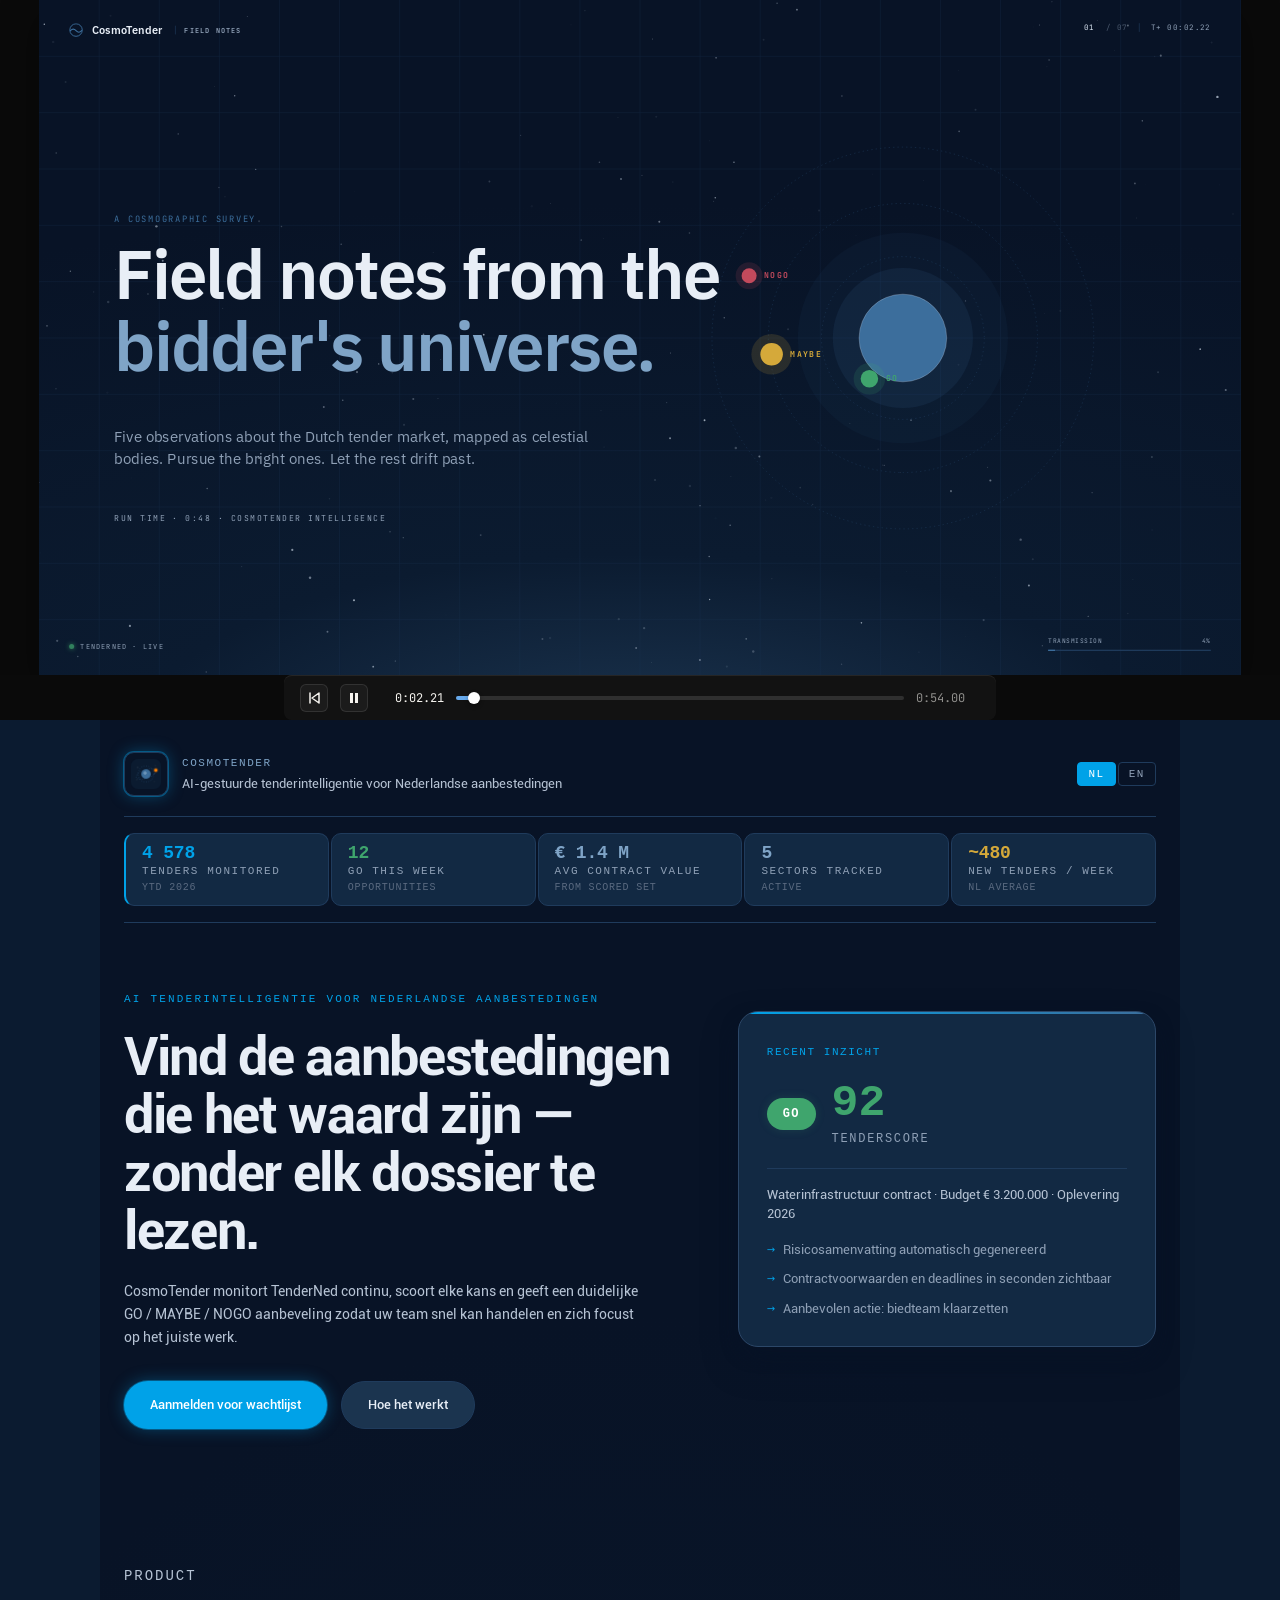
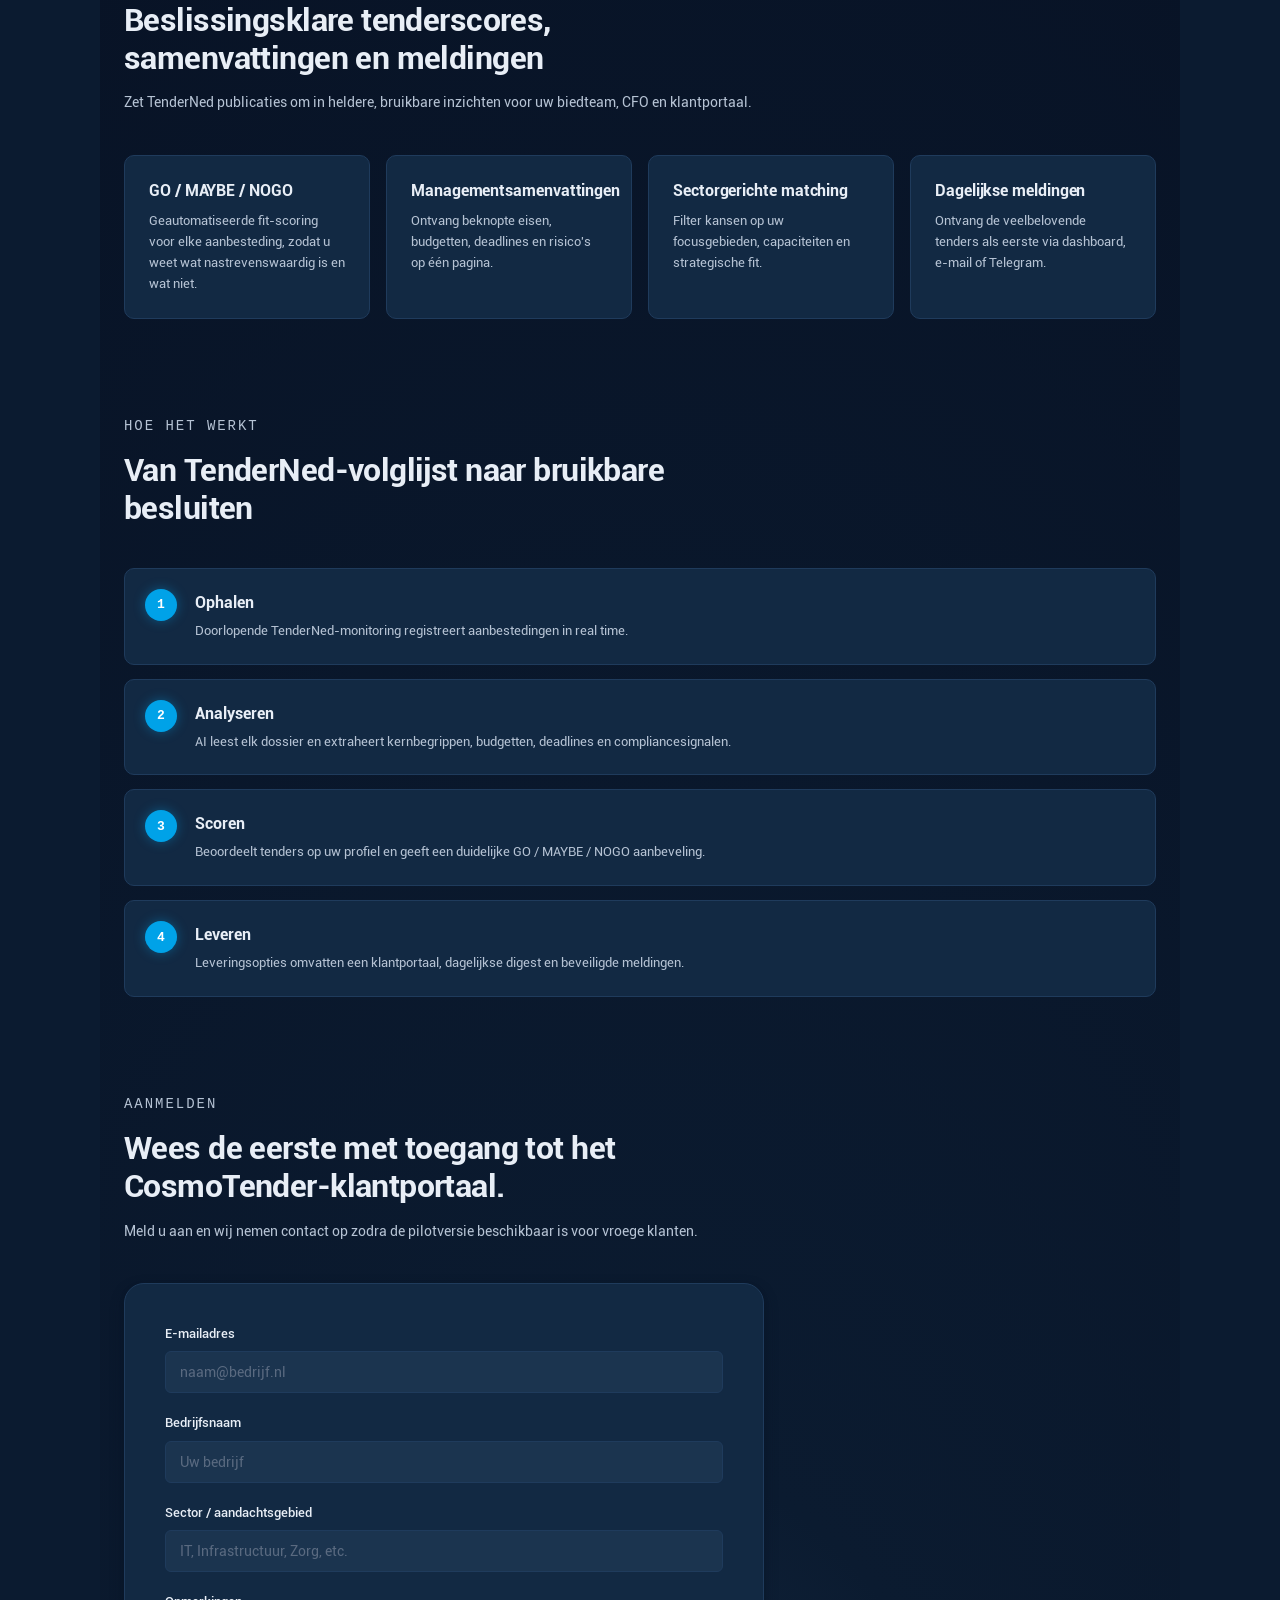
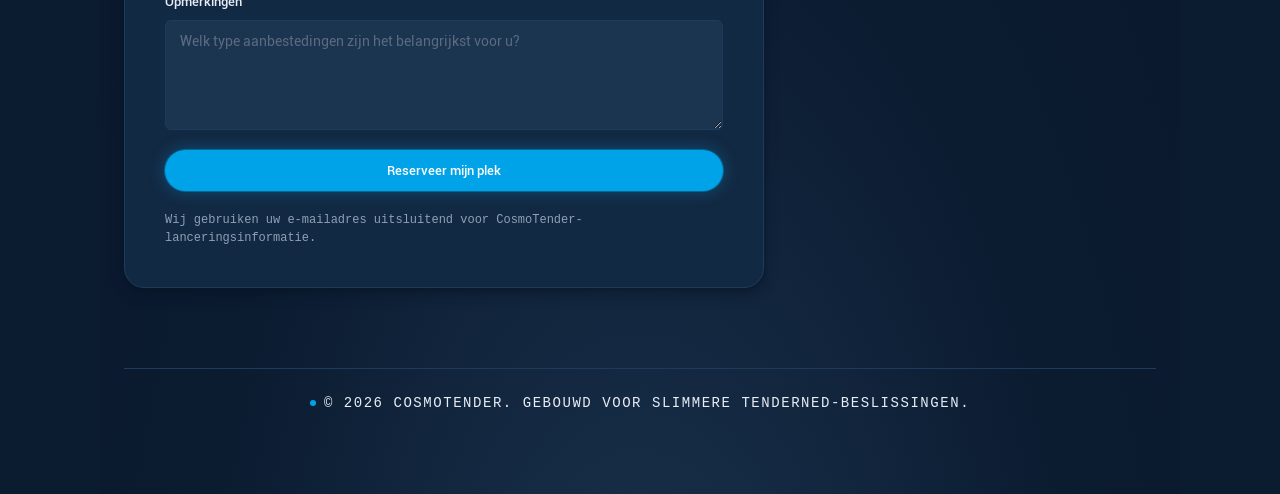
==== commit 83cf91d0: "Add NL/EN language switcher, Dutch default copy, and hidden facts template - index.html: all copy re" ====
--- a/index.html
+++ b/index.html
@@ -1,10 +1,10 @@
 <!DOCTYPE html>
-<html lang="en">
+<html lang="nl">
   <head>
     <meta charset="UTF-8" />
     <meta name="viewport" content="width=device-width, initial-scale=1.0" />
-    <title>CosmoTender | AI-powered tender intelligence</title>
-    <meta name="description" content="CosmoTender monitors TenderNed and turns public tenders into decision-ready GO / MAYBE / NOGO signals for bid teams and clients." />
+    <title>CosmoTender | AI-gestuurde tenderintelligentie</title>
+    <meta name="description" content="CosmoTender monitort TenderNed en vertaalt aanbestedingen naar beslissingsklare GO / MAYBE / NOGO-signalen voor biedteams en klanten." />
     <link rel="stylesheet" href="colors_and_type.css" />
     <link rel="stylesheet" href="styles.css" />
     <link rel="icon" type="image/svg+xml" href="assets/logo-icon.svg" />
@@ -23,12 +23,16 @@
     <div class="page-shell">
       <header class="page-header">
         <a class="brand" href="./">
-          <img class="brand-icon" src="assets/logo-icon.png" alt="CosmoTender mark" />
+          <img class="brand-icon" src="assets/logo-icon.png" alt="CosmoTender" />
           <div>
             <p class="eyebrow brand-name">CosmoTender</p>
-            <p class="brand-line">AI-powered tender intelligence for Dutch public procurement</p>
+            <p class="brand-line" data-i18n="nav.brand_line">AI-gestuurde tenderintelligentie voor Nederlandse aanbestedingen</p>
           </div>
         </a>
+        <div class="lang-pick" role="group" aria-label="Taal / Language">
+          <button class="lang-btn" data-lang="nl" aria-pressed="true">NL</button>
+          <button class="lang-btn" data-lang="en" aria-pressed="false">EN</button>
+        </div>
       </header>
 
       <div class="live-stats-bar" id="liveStatsBar" aria-label="Live intelligence"></div>
@@ -36,32 +40,32 @@
       <main>
         <section class="hero-section">
           <div class="hero-copy">
-            <p class="eyebrow">AI tender intelligence for Dutch public procurement</p>
-            <h1>Find the tenders worth pursuing — without reading every dossier.</h1>
-            <p class="subtitle">
-              CosmoTender monitors TenderNed continuously, scores each opportunity, and surfaces a clear GO / MAYBE / NOGO recommendation so your team can move fast and focus on the right work.
+            <p class="eyebrow" data-i18n="hero.eyebrow">AI tenderintelligentie voor Nederlandse aanbestedingen</p>
+            <h1 data-i18n="hero.h1">Vind de aanbestedingen die het waard zijn — zonder elk dossier te lezen.</h1>
+            <p class="subtitle" data-i18n="hero.subtitle">
+              CosmoTender monitort TenderNed continu, scoort elke kans en geeft een duidelijke GO / MAYBE / NOGO aanbeveling zodat uw team snel kan handelen en zich focust op het juiste werk.
             </p>
             <div class="hero-actions">
-              <a class="button primary" href="#waitlist">Join the waitlist</a>
-              <a class="button secondary" href="#how-it-works">How it works</a>
+              <a class="button primary" href="#waitlist" data-i18n="hero.cta_primary">Aanmelden voor wachtlijst</a>
+              <a class="button secondary" href="#how-it-works" data-i18n="hero.cta_secondary">Hoe het werkt</a>
             </div>
           </div>
 
           <div class="hero-panel">
             <div class="panel-card">
-              <span class="panel-label">Recent insight</span>
+              <span class="panel-label" data-i18n="panel.label">Recent inzicht</span>
               <div class="panel-score-row">
                 <span class="pill pill-go">GO</span>
                 <div>
                   <p class="panel-score">92</p>
-                  <p class="panel-score-label">Tender score</p>
+                  <p class="panel-score-label" data-i18n="panel.score_label">Tenderscore</p>
                 </div>
               </div>
-              <p class="panel-copy">Water infrastructure contract · Budget € 3 200 000 · Delivery 2026</p>
+              <p class="panel-copy" data-i18n="panel.copy">Waterinfrastructuur contract · Budget € 3.200.000 · Oplevering 2026</p>
               <ul class="panel-list">
-                <li>Risk summary extracted automatically</li>
-                <li>Contract terms and deadlines surfaced in seconds</li>
-                <li>Recommended next action: prepare the bid team</li>
+                <li data-i18n="panel.li1">Risicosamenvatting automatisch gegenereerd</li>
+                <li data-i18n="panel.li2">Contractvoorwaarden en deadlines in seconden zichtbaar</li>
+                <li data-i18n="panel.li3">Aanbevolen actie: biedteam klaarzetten</li>
               </ul>
             </div>
           </div>
@@ -69,90 +73,91 @@
 
         <section class="features-section" id="features">
           <div class="section-header">
-            <p class="eyebrow">Product</p>
-            <h2>Decision-ready tender scoring, summaries, and alerts</h2>
-            <p>Turn TenderNed publications into clear, actionable insight for your bid team, CFO, and client portal.</p>
+            <p class="eyebrow" data-i18n="features.eyebrow">Product</p>
+            <h2 data-i18n="features.h2">Beslissingsklare tenderscores, samenvattingen en meldingen</h2>
+            <p data-i18n="features.lead">Zet TenderNed publicaties om in heldere, bruikbare inzichten voor uw biedteam, CFO en klantportaal.</p>
           </div>
           <div class="feature-grid">
             <article class="feature-card">
               <h3>GO / MAYBE / NOGO</h3>
-              <p>Automated fit scoring for every tender so you know what to pursue and what to decline.</p>
+              <p data-i18n="features.card1.p">Geautomatiseerde fit-scoring voor elke aanbesteding, zodat u weet wat nastrevenswaardig is en wat niet.</p>
             </article>
             <article class="feature-card">
-              <h3>Executive summaries</h3>
-              <p>Get concise requirements, budgets, deadlines and risks in a single page.</p>
+              <h3 data-i18n="features.card2.h3">Managementsamenvattingen</h3>
+              <p data-i18n="features.card2.p">Ontvang beknopte eisen, budgetten, deadlines en risico's op één pagina.</p>
             </article>
             <article class="feature-card">
-              <h3>Sector-aware matching</h3>
-              <p>Filter opportunities by your focus areas, capabilities, and strategic fit.</p>
+              <h3 data-i18n="features.card3.h3">Sectorgerichte matching</h3>
+              <p data-i18n="features.card3.p">Filter kansen op uw focusgebieden, capaciteiten en strategische fit.</p>
             </article>
             <article class="feature-card">
-              <h3>Daily alerts</h3>
-              <p>Receive the most promising tenders first via dashboard, email, or Telegram.</p>
+              <h3 data-i18n="features.card4.h3">Dagelijkse meldingen</h3>
+              <p data-i18n="features.card4.p">Ontvang de veelbelovende tenders als eerste via dashboard, e-mail of Telegram.</p>
             </article>
           </div>
         </section>
 
         <section class="process-section" id="how-it-works">
           <div class="section-header">
-            <p class="eyebrow">How it works</p>
-            <h2>From TenderNed watchlist to actionable verdicts</h2>
+            <p class="eyebrow" data-i18n="process.eyebrow">Hoe het werkt</p>
+            <h2 data-i18n="process.h2">Van TenderNed-volglijst naar bruikbare besluiten</h2>
           </div>
           <ol class="process-list">
             <li>
-              <strong>Ingest</strong>
-              <p>Continuous TenderNed monitoring captures public procurement notices in real time.</p>
+              <strong data-i18n="process.step1.title">Ophalen</strong>
+              <p data-i18n="process.step1.p">Doorlopende TenderNed-monitoring registreert aanbestedingen in real time.</p>
             </li>
             <li>
-              <strong>Analyze</strong>
-              <p>AI reads each dossier, extracts key terms, budgets, deadlines and compliance signals.</p>
+              <strong data-i18n="process.step2.title">Analyseren</strong>
+              <p data-i18n="process.step2.p">AI leest elk dossier en extraheert kernbegrippen, budgetten, deadlines en compliancesignalen.</p>
             </li>
             <li>
-              <strong>Score</strong>
-              <p>Scores tenders against your profile and delivers a clear GO / MAYBE / NOGO recommendation.</p>
+              <strong data-i18n="process.step3.title">Scoren</strong>
+              <p data-i18n="process.step3.p">Beoordeelt tenders op uw profiel en geeft een duidelijke GO / MAYBE / NOGO aanbeveling.</p>
             </li>
             <li>
-              <strong>Deliver</strong>
-              <p>Delivery options include a client portal, daily digest, and secure notifications.</p>
+              <strong data-i18n="process.step4.title">Leveren</strong>
+              <p data-i18n="process.step4.p">Leveringsopties omvatten een klantportaal, dagelijkse digest en beveiligde meldingen.</p>
             </li>
           </ol>
         </section>
 
         <section class="waitlist-section" id="waitlist">
           <div class="section-header">
-            <p class="eyebrow">Join the waitlist</p>
-            <h2>Be first to access the CosmoTender client portal.</h2>
-            <p>Sign up and we will contact you when the pilot version is ready for early customers.</p>
+            <p class="eyebrow" data-i18n="waitlist.eyebrow">Aanmelden</p>
+            <h2 data-i18n="waitlist.h2">Wees de eerste met toegang tot het CosmoTender-klantportaal.</h2>
+            <p data-i18n="waitlist.lead">Meld u aan en wij nemen contact op zodra de pilotversie beschikbaar is voor vroege klanten.</p>
           </div>
           <div class="waitlist-card">
             <form id="waitlistForm" class="waitlist-form">
               <label>
-                Email address
-                <input type="email" name="email" placeholder="name@company.com" required />
+                <span data-i18n="form.email_label">E-mailadres</span>
+                <input type="email" name="email" placeholder="naam@bedrijf.nl" data-i18n-ph="form.email_ph" required />
               </label>
               <label>
-                Company name
-                <input type="text" name="company" placeholder="Your company" />
+                <span data-i18n="form.company_label">Bedrijfsnaam</span>
+                <input type="text" name="company" placeholder="Uw bedrijf" data-i18n-ph="form.company_ph" />
               </label>
               <label>
-                Sector / focus area
-                <input type="text" name="sector" placeholder="IT, Infrastructure, Healthcare, etc." />
+                <span data-i18n="form.sector_label">Sector / aandachtsgebied</span>
+                <input type="text" name="sector" placeholder="IT, Infrastructuur, Zorg, etc." data-i18n-ph="form.sector_ph" />
               </label>
               <label>
-                Notes
-                <textarea name="notes" rows="4" placeholder="What kinds of tenders are most important for you?"></textarea>
+                <span data-i18n="form.notes_label">Opmerkingen</span>
+                <textarea name="notes" rows="4" placeholder="Welk type aanbestedingen zijn het belangrijkst voor u?" data-i18n-ph="form.notes_ph"></textarea>
               </label>
-              <button type="submit" class="button primary">Reserve my spot</button>
-              <p class="form-note">We will only use your email to share CosmoTender launch details.</p>
+              <button type="submit" class="button primary" data-i18n="form.submit">Reserveer mijn plek</button>
+              <p class="form-note" data-i18n="form.note">Wij gebruiken uw e-mailadres uitsluitend voor CosmoTender-lanceringsinformatie.</p>
             </form>
           </div>
         </section>
       </main>
 
       <footer class="footer">
-        <p>© 2026 CosmoTender. Built for smarter TenderNed decisions.</p>
+        <p data-i18n="footer.copy">© 2026 CosmoTender. Gebouwd voor slimmere TenderNed-beslissingen.</p>
       </footer>
     </div>
+    <script src="translations.js"></script>
     <script src="app.js"></script>
   </body>
 </html>
--- a/styles.css
+++ b/styles.css
@@ -129,6 +129,41 @@
   align-items: center;
   gap: 14px;
   text-decoration: none;
+}
+
+/* ── Language picker ──────────────────────────────────────────────────────── */
+
+.lang-pick {
+  display: flex;
+  align-items: center;
+  gap: 2px;
+  margin-left: auto;
+}
+
+.lang-btn {
+  padding: 5px 10px;
+  border: 1px solid var(--border);
+  border-radius: var(--r-sm);
+  background: transparent;
+  color: var(--text-dim);
+  font-family: var(--font-mono);
+  font-size: var(--fs-label);
+  font-weight: 500;
+  letter-spacing: var(--tr-label);
+  cursor: pointer;
+  transition: color var(--dur-1) var(--ease), background var(--dur-1) var(--ease), border-color var(--dur-1) var(--ease);
+}
+
+.lang-btn:hover {
+  color: var(--text);
+  border-color: var(--border-strong);
+}
+
+.lang-btn.active,
+.lang-btn[aria-pressed="true"] {
+  background: var(--ct-beacon);
+  border-color: var(--ct-beacon);
+  color: #fff;
 }
 
 .brand-icon {
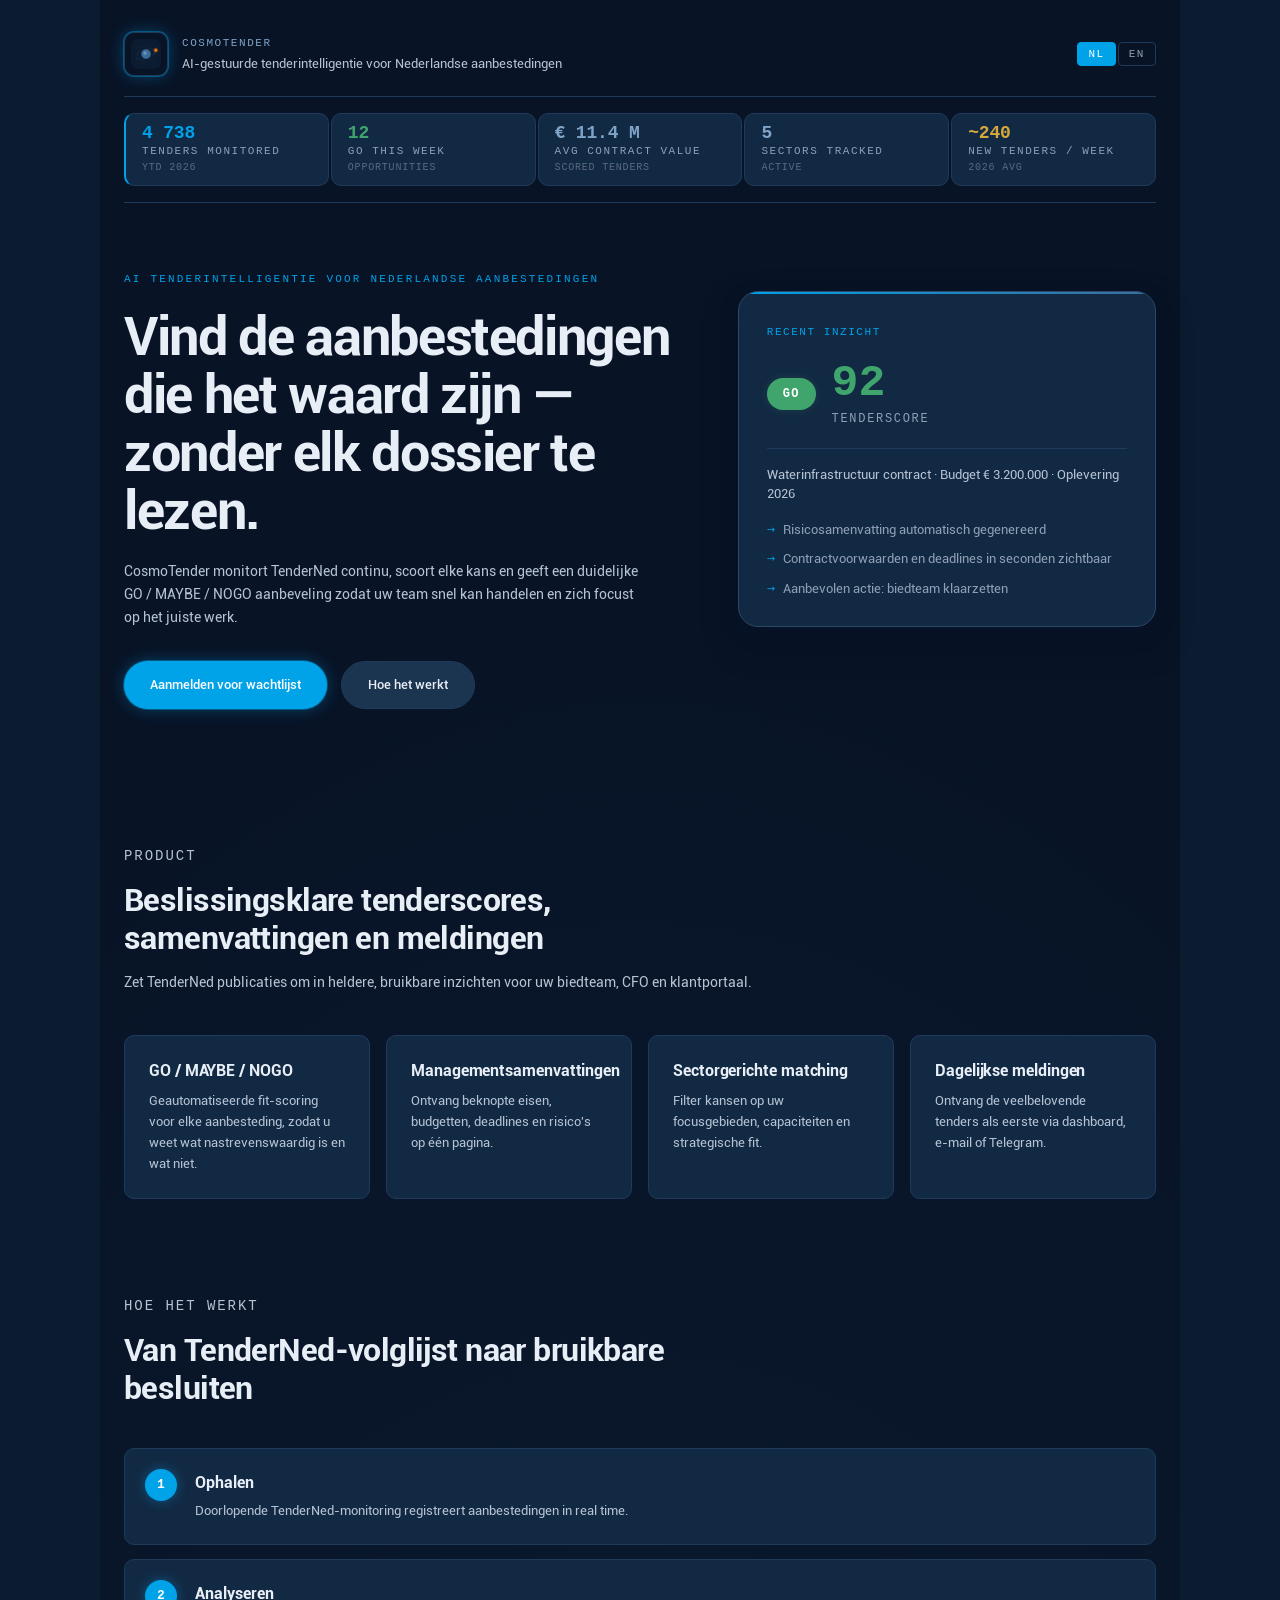
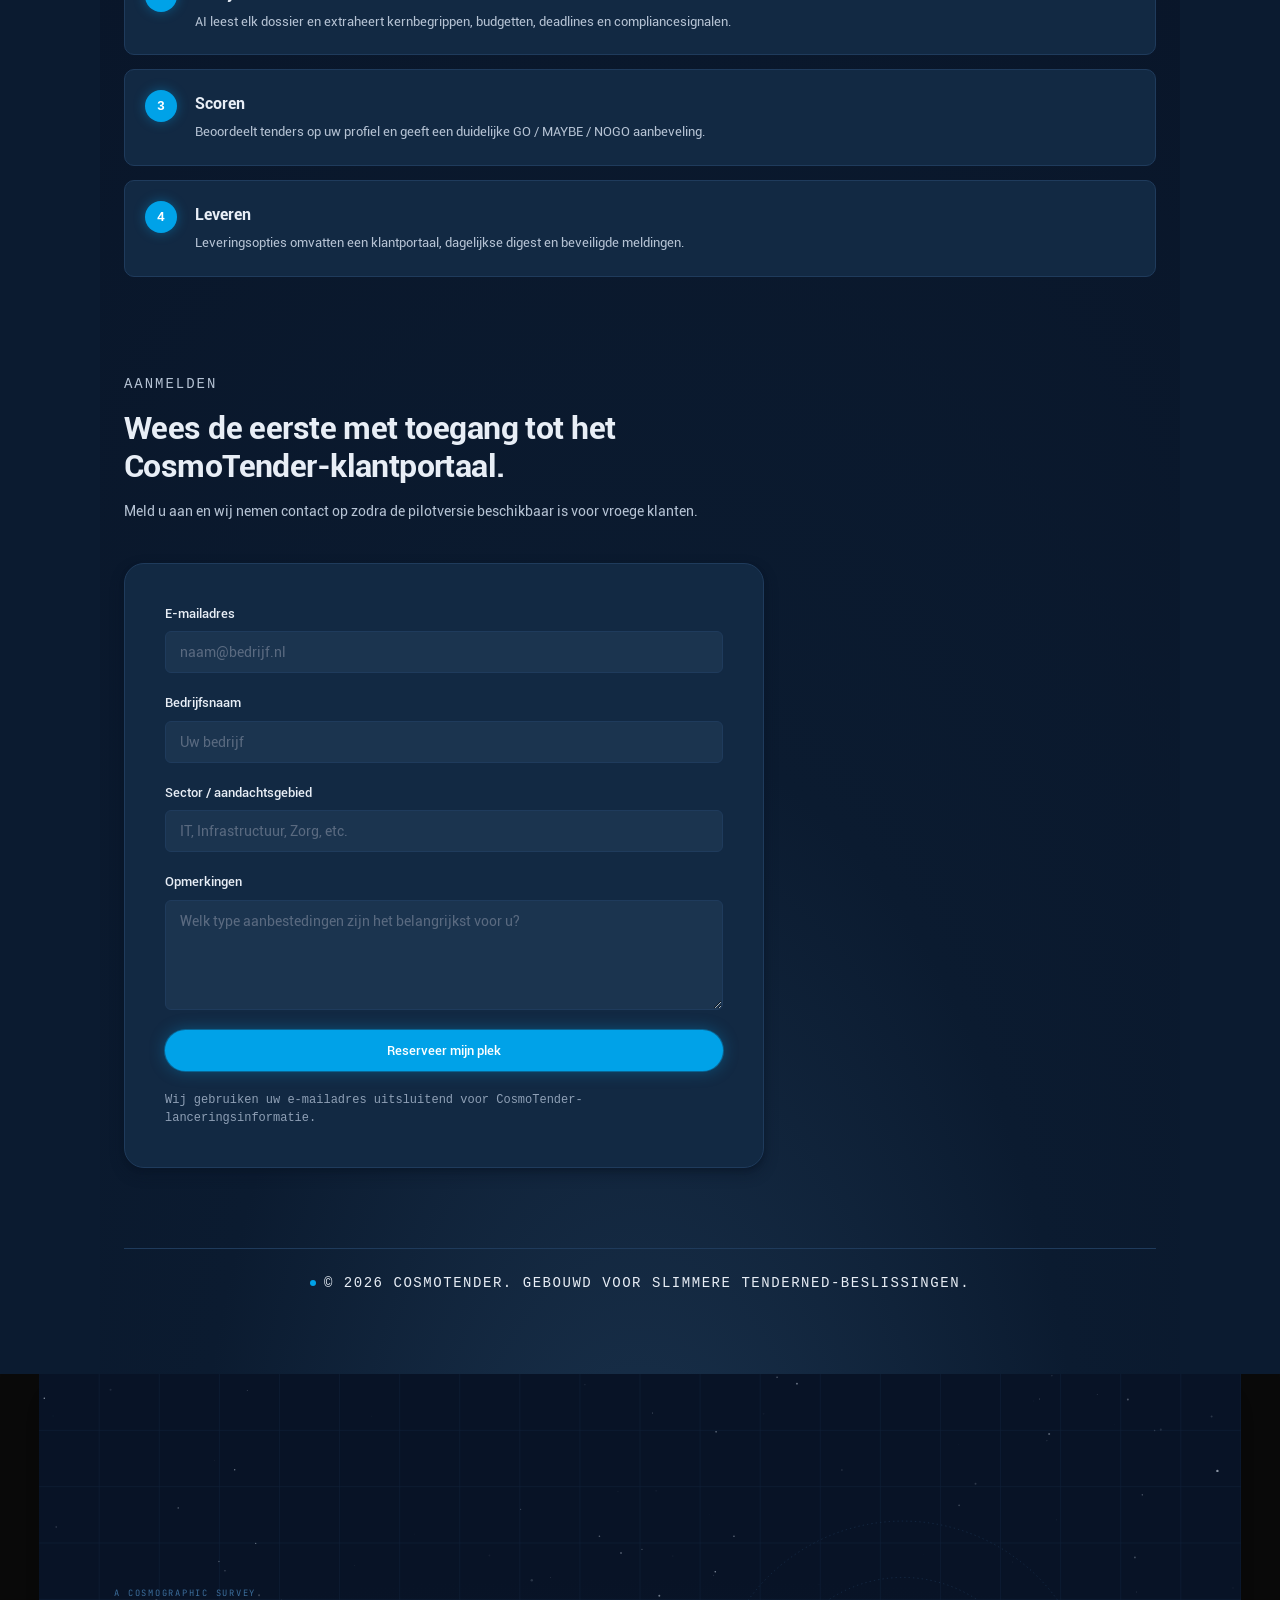
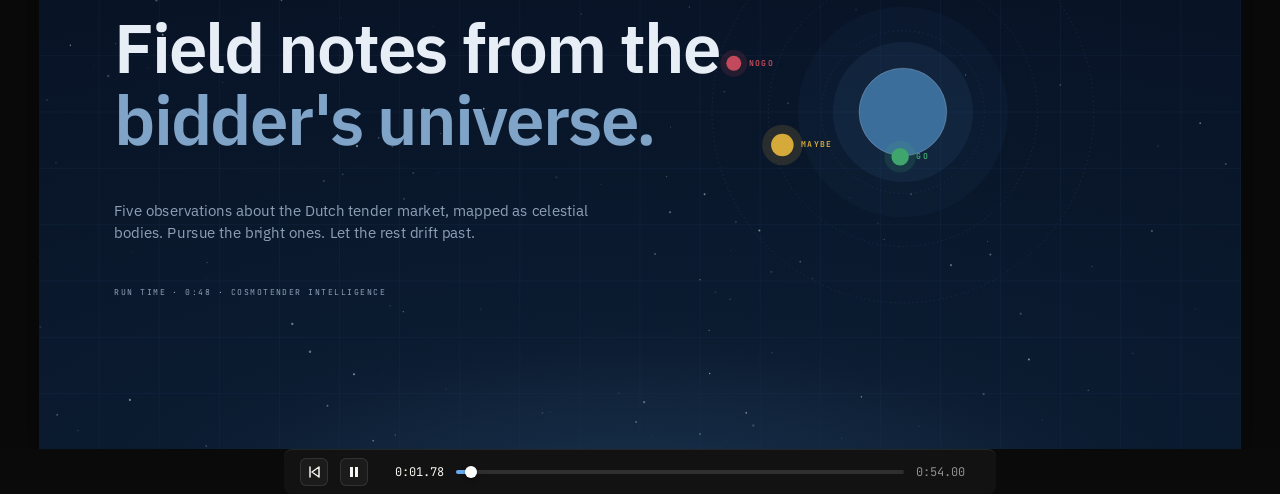
==== commit 5eb2b601: "Fix animation iframe blocked by X-Frame-Options; move banner to page bottom - _headers: override X-F" ====
--- a/index.html
+++ b/index.html
@@ -10,16 +10,6 @@
     <link rel="icon" type="image/svg+xml" href="assets/logo-icon.svg" />
   </head>
   <body>
-    <div class="animation-banner">
-      <iframe
-        class="animation-frame"
-        src="Cosmic%20scale%20animation/Cosmic%20Tender%20Facts%20%28standalone%29.html"
-        title="CosmoTender — Field notes from the bidder's universe"
-        loading="lazy"
-        allowfullscreen
-      ></iframe>
-    </div>
-
     <div class="page-shell">
       <header class="page-header">
         <a class="brand" href="./">
@@ -157,6 +147,16 @@
         <p data-i18n="footer.copy">© 2026 CosmoTender. Gebouwd voor slimmere TenderNed-beslissingen.</p>
       </footer>
     </div>
+
+    <div class="animation-banner">
+      <iframe
+        class="animation-frame"
+        src="Cosmic%20scale%20animation/Cosmic%20Tender%20Facts%20%28standalone%29.html"
+        title="CosmoTender — Field notes from the bidder's universe"
+        loading="lazy"
+        allowfullscreen
+      ></iframe>
+    </div>
     <script src="translations.js"></script>
     <script src="app.js"></script>
   </body>
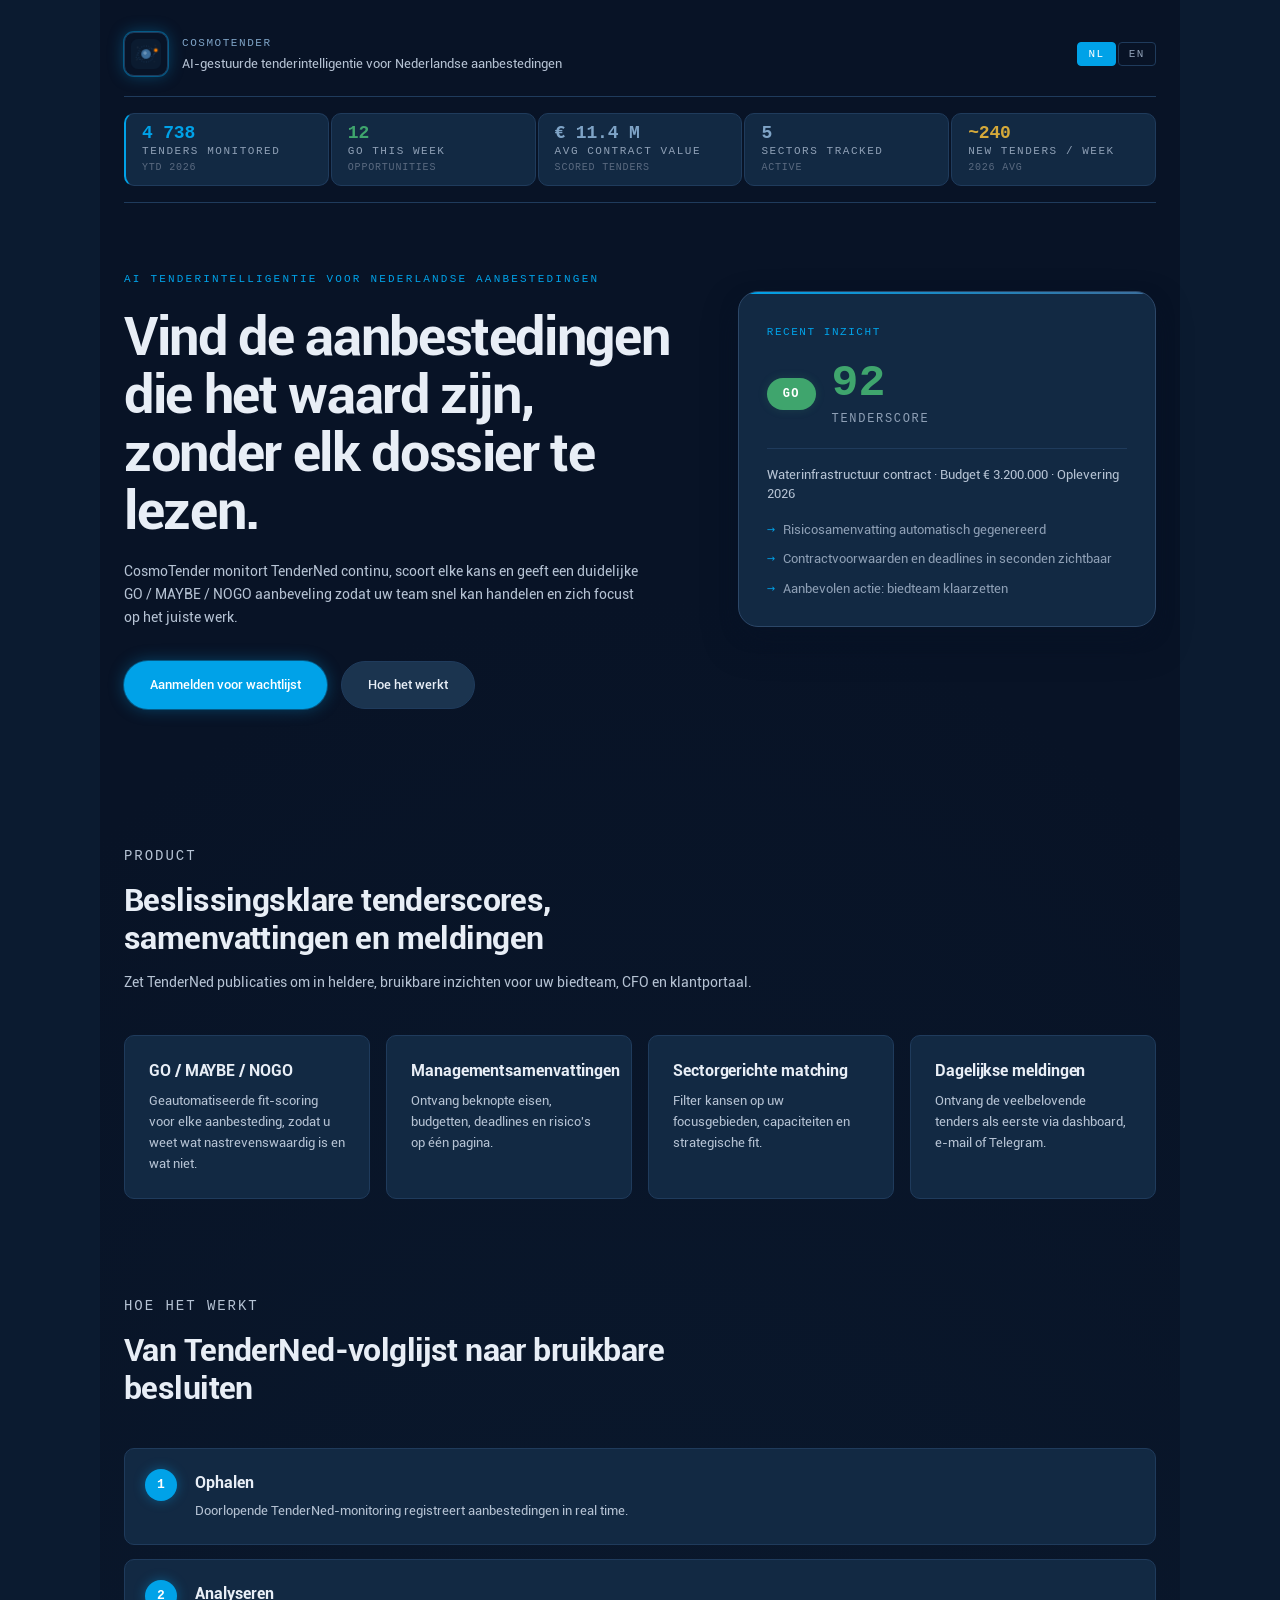
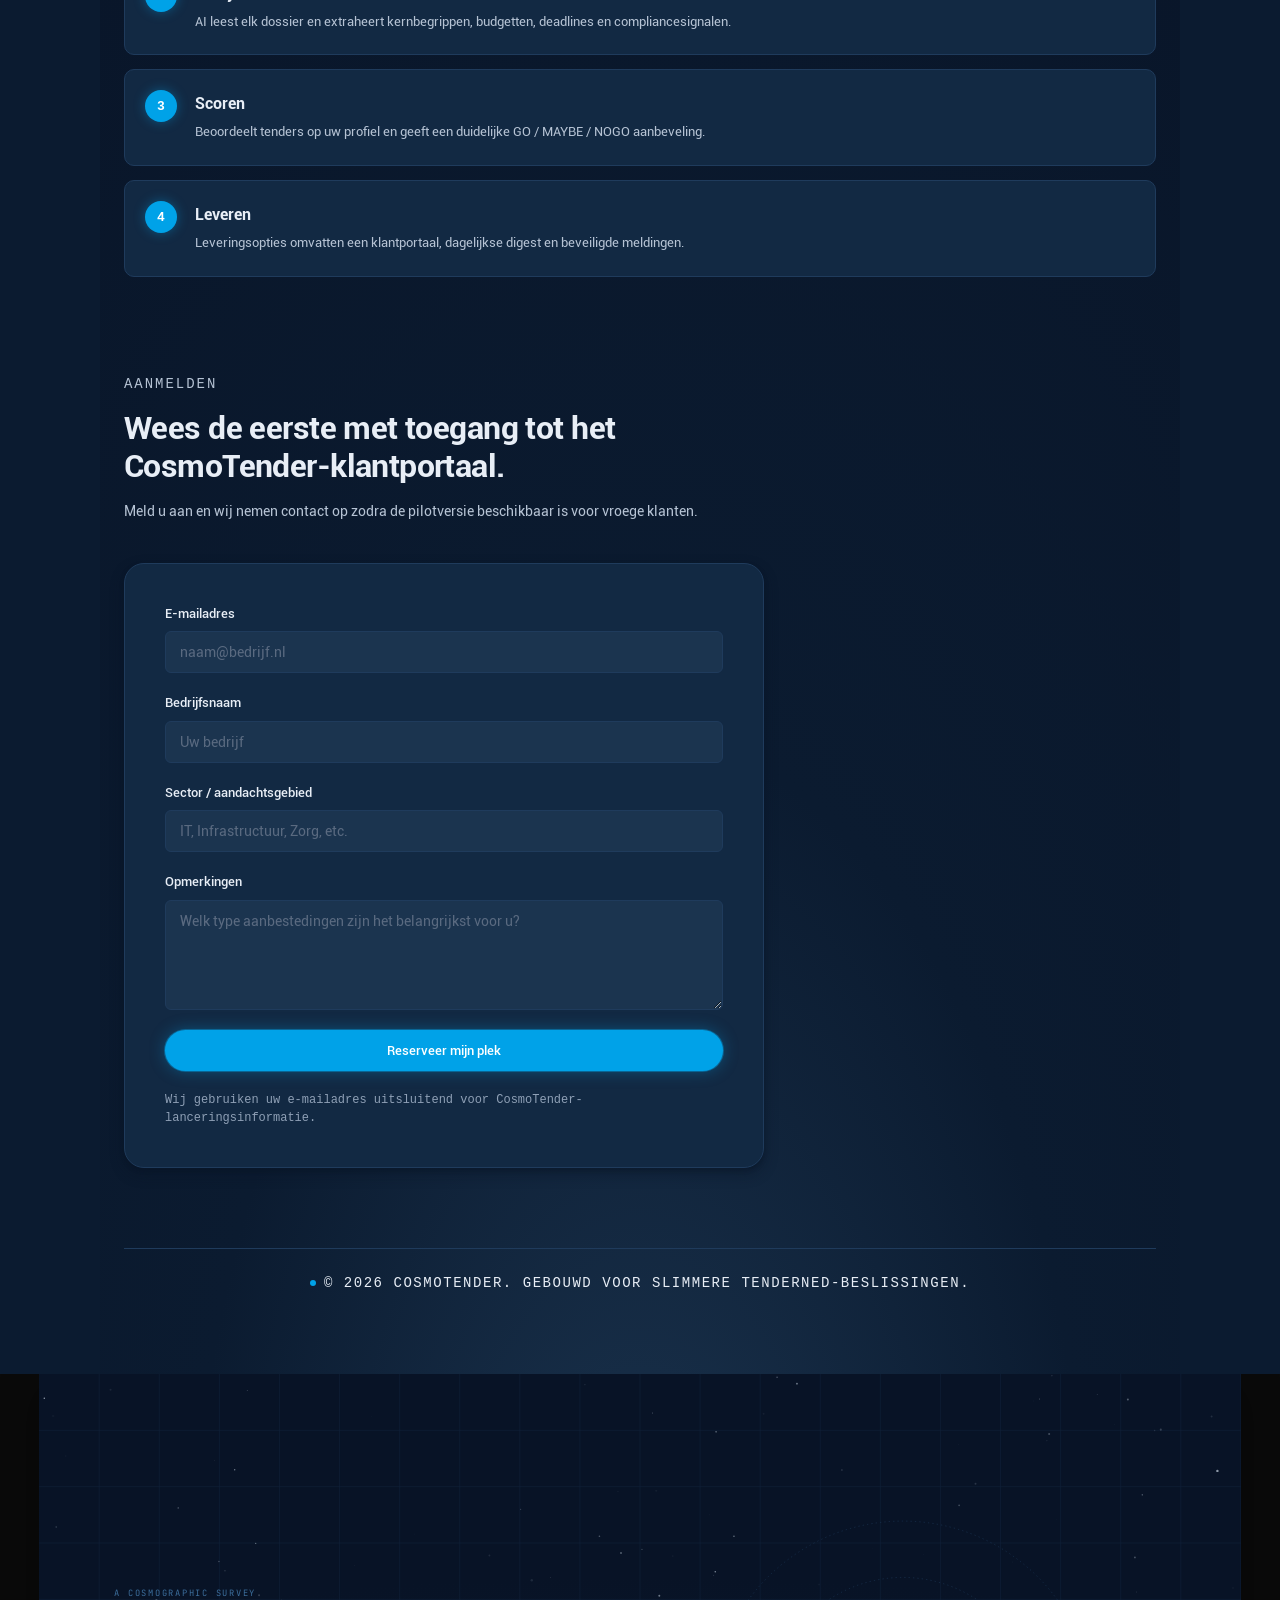
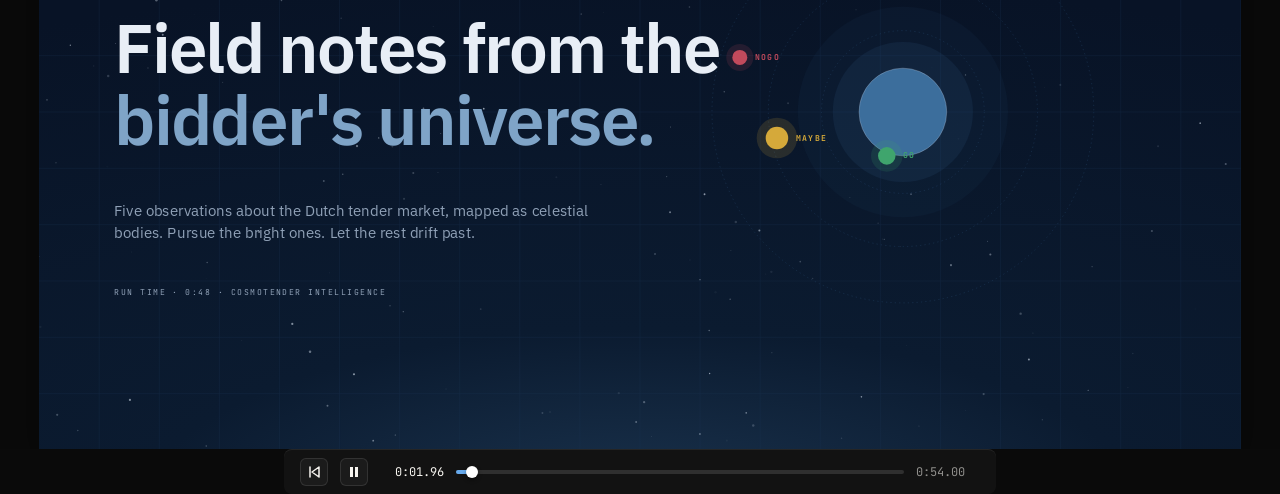
==== commit 7712e4d3: "Replace em-dash with comma in hero headline (NL + EN) Co-Authored-By: Claude Sonnet 4.6 <noreply@ant" ====
--- a/index.html
+++ b/index.html
@@ -31,7 +31,7 @@
         <section class="hero-section">
           <div class="hero-copy">
             <p class="eyebrow" data-i18n="hero.eyebrow">AI tenderintelligentie voor Nederlandse aanbestedingen</p>
-            <h1 data-i18n="hero.h1">Vind de aanbestedingen die het waard zijn — zonder elk dossier te lezen.</h1>
+            <h1 data-i18n="hero.h1">Vind de aanbestedingen die het waard zijn, zonder elk dossier te lezen.</h1>
             <p class="subtitle" data-i18n="hero.subtitle">
               CosmoTender monitort TenderNed continu, scoort elke kans en geeft een duidelijke GO / MAYBE / NOGO aanbeveling zodat uw team snel kan handelen en zich focust op het juiste werk.
             </p>
